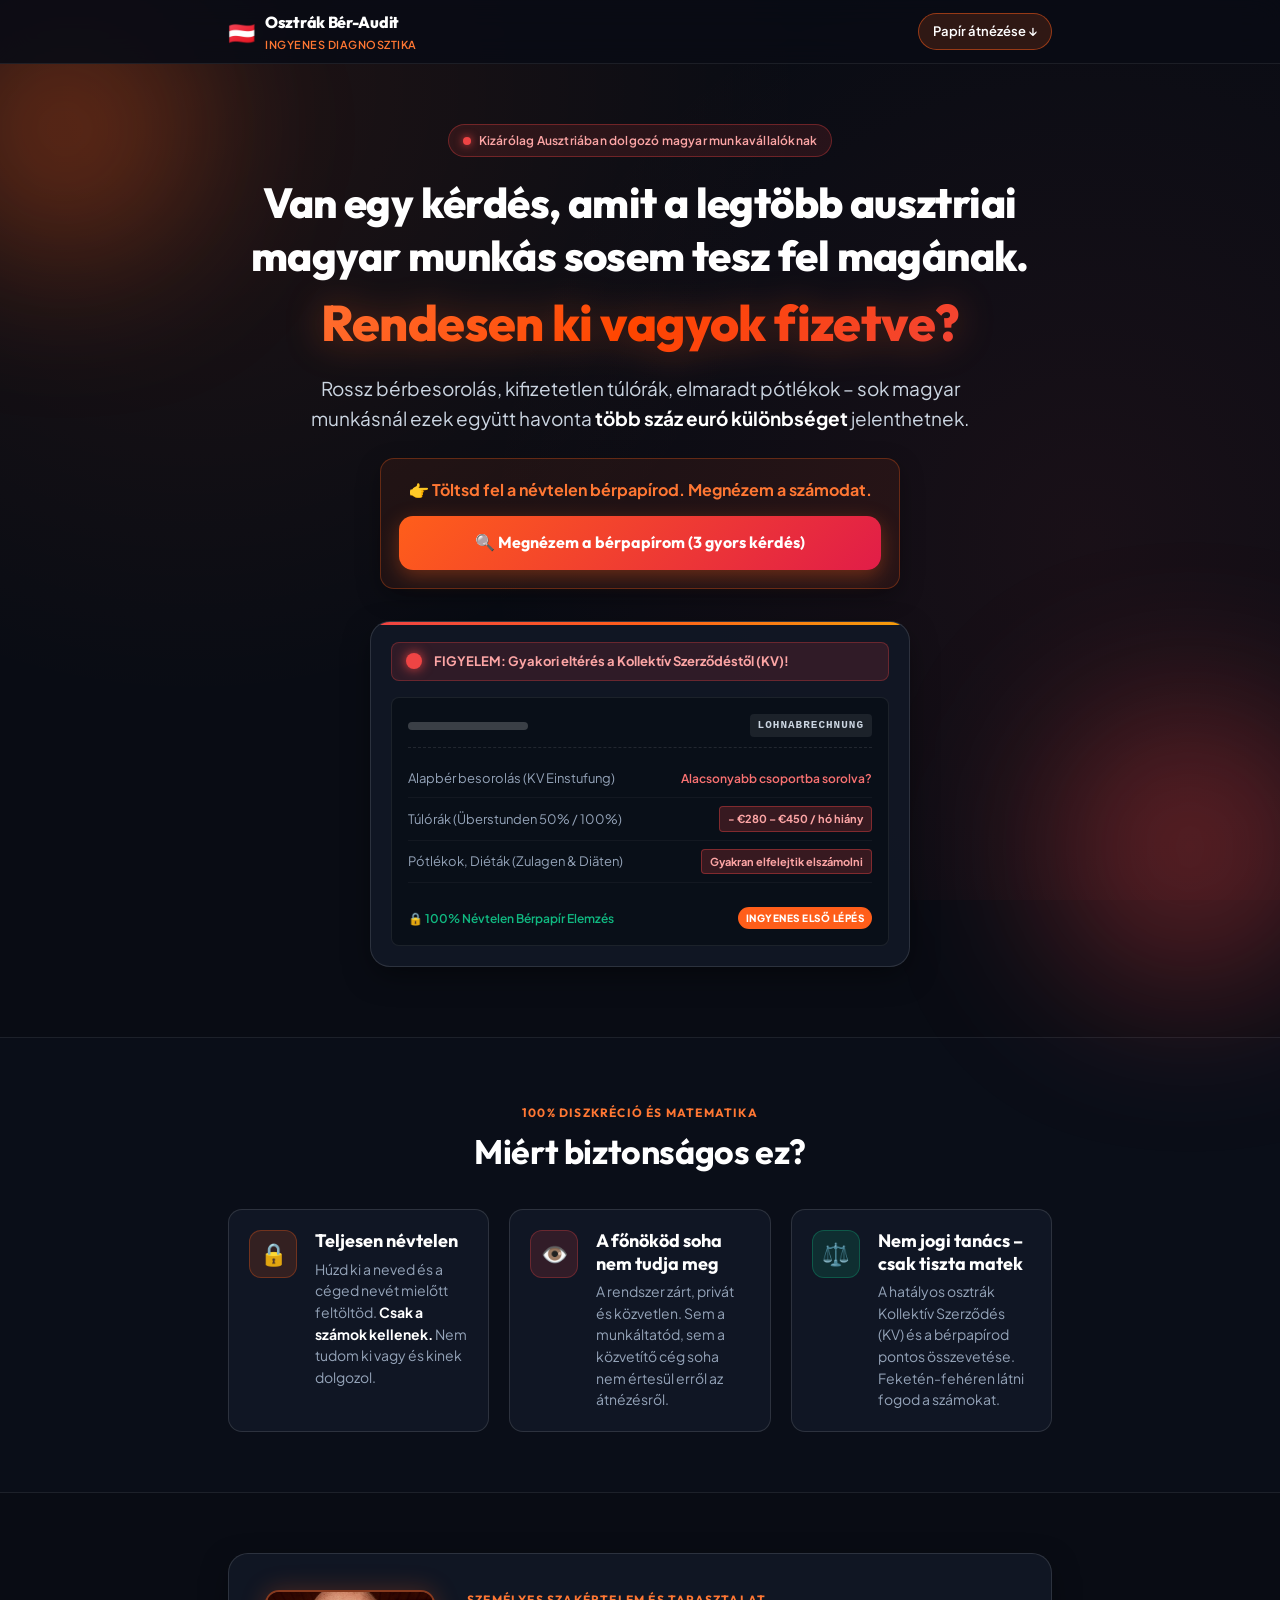
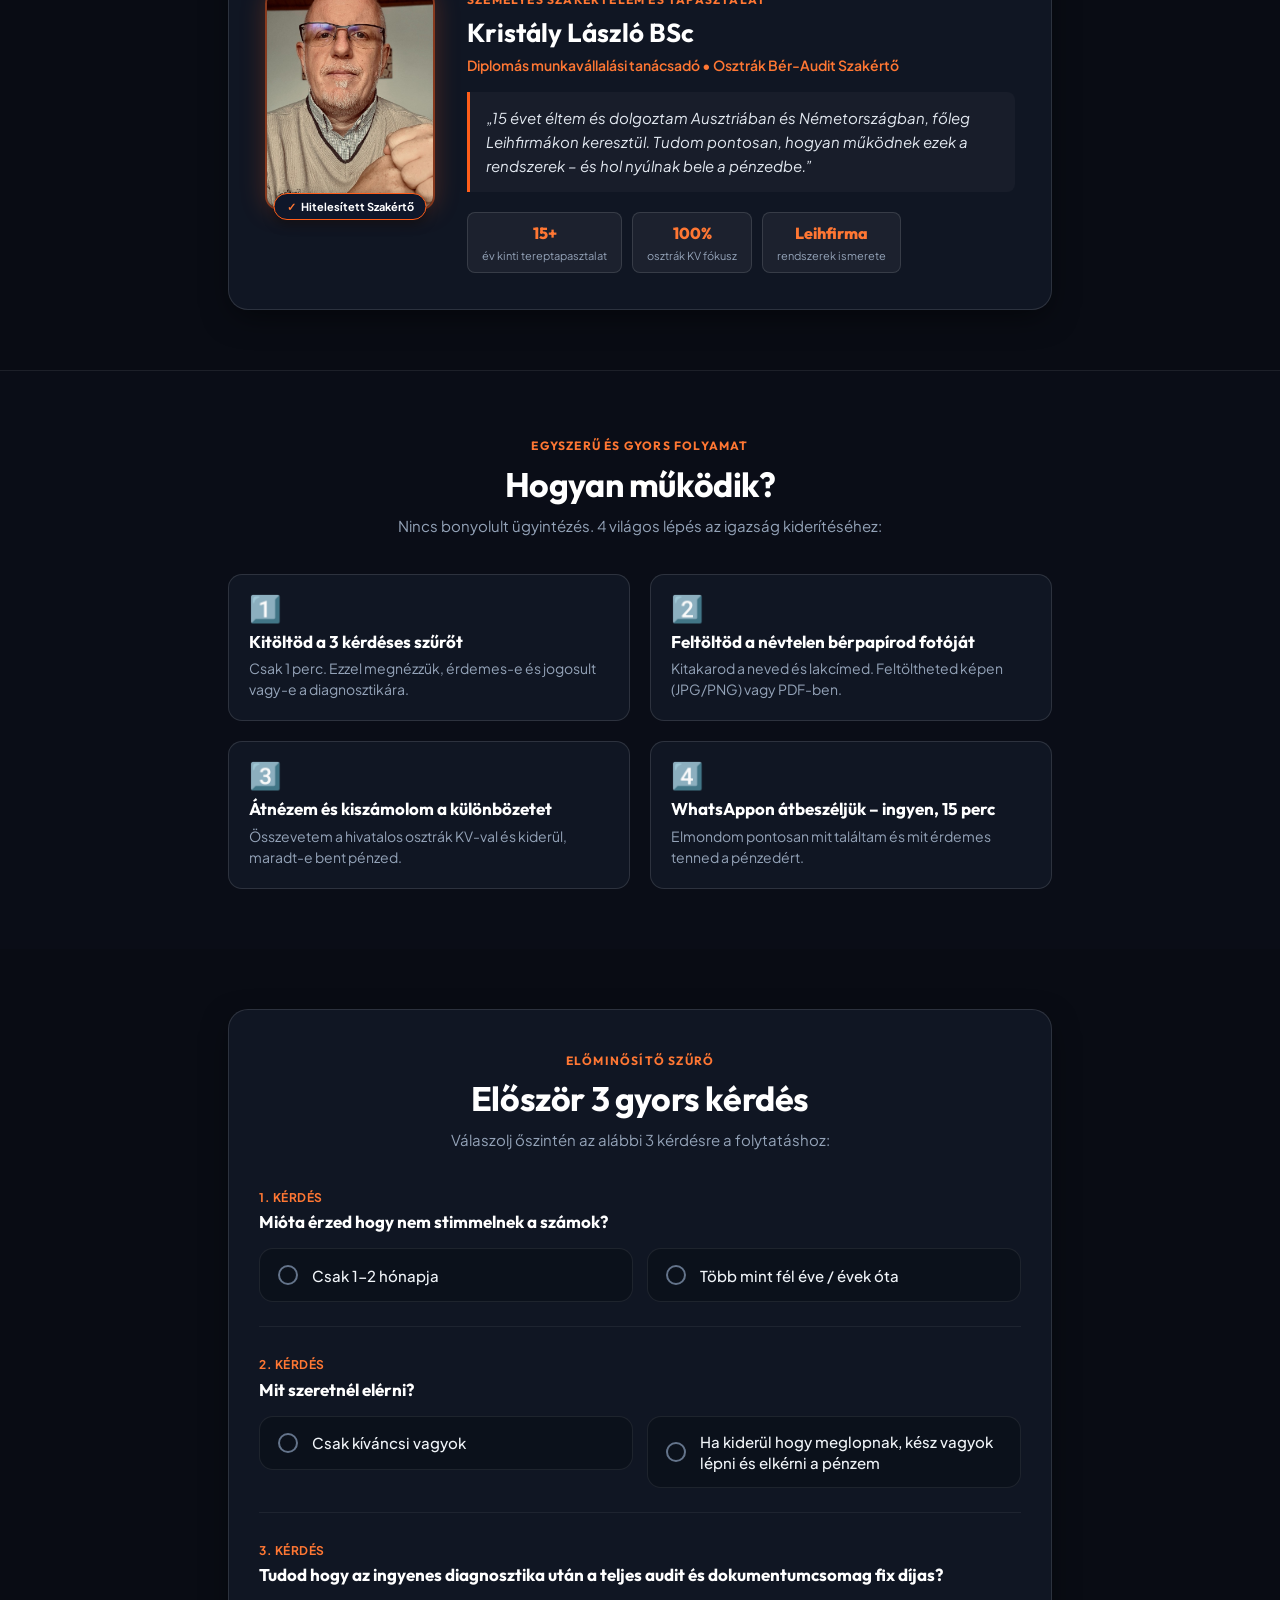
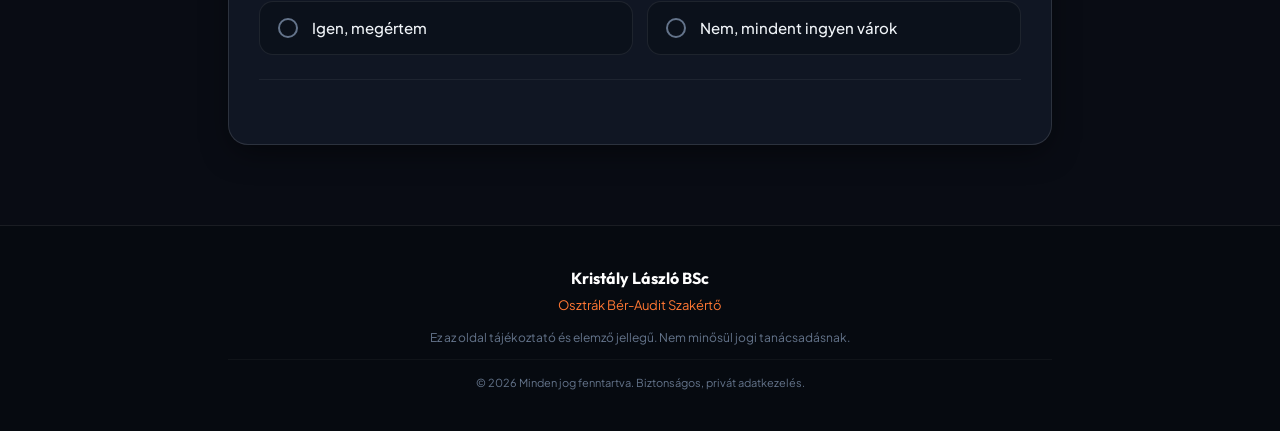
==== ber-audit-landing/index.html @ caffbbe0 "Add files via upload" ====
<!DOCTYPE html>
<html lang="hu">
<head>
  <meta charset="UTF-8">
  <meta name="viewport" content="width=device-width, initial-scale=1.0, maximum-scale=5.0">
  <title>Osztrák Bér-Audit – Ingyenes Diagnosztika | Kristály László BSc</title>
  
  <!-- SEO & Open Graph Meta Tags -->
  <meta name="description" content="Van egy kérdés amit a legtöbb ausztriai magyar munkás sosem tesz fel magának: Rendesen ki vagyok fizetve? Töltsd fel a névtelen bérpapírod. Megnézem a számodat.">
  <meta property="og:title" content="Osztrák Bér-Audit – Ingyenes Diagnosztika">
  <meta property="og:description" content="Rossz bérbesorolás, kifizetetlen túlórák, elmaradt pótlékok? Töltsd fel a névtelen bérpapírod és kiderítjük!">
  <meta property="og:image" content="assets/laszlo.jpg">
  <meta property="og:type" content="website">
  
  <!-- Fonts -->
  <link rel="preconnect" href="https://fonts.googleapis.com">
  <link rel="preconnect" href="https://fonts.gstatic.com" crossorigin>
  <link href="https://fonts.googleapis.com/css2?family=Outfit:wght@400;500;600;700;800;900&family=Plus+Jakarta+Sans:wght@400;500;600;700&display=swap" rel="stylesheet">
  
  <link rel="stylesheet" href="style.css">
</head>
<body>

  <!-- Top Sticky Navigation Bar -->
  <header class="top-nav">
    <div class="nav-container">
      <div class="brand">
        <span class="flag-icon" aria-hidden="true">🇦🇹</span>
        <div class="brand-text">
          <span class="brand-title">Osztrák Bér-Audit</span>
          <span class="brand-badge">Ingyenes Diagnosztika</span>
        </div>
      </div>
      <a href="#szuro-blokk" class="nav-cta-pill">Papír átnézése ↓</a>
    </div>
  </header>

  <main>
    <!-- BLOKK 1 – Hero -->
    <section class="hero-section" id="hero">
      <div class="glow-orb glow-top-left" aria-hidden="true"></div>
      <div class="glow-orb glow-bottom-right" aria-hidden="true"></div>
      
      <div class="container hero-container">
        <div class="hero-badge">
          <span class="pulse-dot"></span>
          <span>Kizárólag Ausztriában dolgozó magyar munkavállalóknak</span>
        </div>

        <h1 class="hero-title">
          Van egy kérdés, amit a legtöbb ausztriai magyar munkás sosem tesz fel magának.
          <span class="highlight-orange-red">Rendesen ki vagyok fizetve?</span>
        </h1>

        <p class="hero-lead">
          Rossz bérbesorolás, kifizetetlen túlórák, elmaradt pótlékok – sok magyar munkásnál ezek együtt havonta <strong>több száz euró különbséget</strong> jelenthetnek.
        </p>

        <div class="hero-action-box">
          <p class="action-highlight">
            👉 <strong>Töltsd fel a névtelen bérpapírod. Megnézem a számodat.</strong>
          </p>
          <a href="#szuro-blokk" class="btn btn-primary btn-hero">
            <span>🔍 Megnézem a bérpapírom (3 gyors kérdés)</span>
          </a>
        </div>

        <!-- Hero Graphic: Piros lámpa / Bérpapír illusztráció -->
        <div class="hero-illustration-card">
          <div class="warning-light-indicator">
            <span class="traffic-light red-glow"></span>
            <span class="warning-label">FIGYELEM: Gyakori eltérés a Kollektív Szerződéstől (KV)!</span>
          </div>

          <div class="payslip-visual">
            <div class="payslip-header-fake">
              <div class="fake-bar fake-bar-short"></div>
              <div class="fake-stamp">LOHNABRECHNUNG</div>
            </div>
            
            <div class="payslip-row-fake">
              <span class="fake-text">Alapbér besorolás (KV Einstufung)</span>
              <span class="fake-diff negative-text">Alacsonyabb csoportba sorolva?</span>
            </div>
            <div class="payslip-row-fake">
              <span class="fake-text">Túlórák (Überstunden 50% / 100%)</span>
              <span class="fake-diff alert-badge">- €280 – €450 / hó hiány</span>
            </div>
            <div class="payslip-row-fake">
              <span class="fake-text">Pótlékok, Diéták (Zulagen & Diäten)</span>
              <span class="fake-diff alert-badge">Gyakran elfelejtik elszámolni</span>
            </div>
            <div class="payslip-footer-fake">
              <span class="audit-status">🔒 100% Névtelen Bérpapír Elemzés</span>
              <span class="free-tag">INGYENES ELSŐ LÉPÉS</span>
            </div>
          </div>
        </div>
      </div>
    </section>

    <!-- BLOKK 2 – Bizalomépítés -->
    <section class="trust-section" id="bizalom">
      <div class="container">
        <div class="section-heading text-center">
          <span class="sub-label">100% DISZKRÉCIÓ ÉS MATEMATIKA</span>
          <h2 class="section-title">Miért biztonságos ez?</h2>
        </div>

        <div class="trust-grid">
          <!-- Sor 1 -->
          <div class="trust-card">
            <div class="trust-icon-wrap lock-icon">
              <span class="trust-icon">🔒</span>
            </div>
            <div class="trust-content">
              <h3>Teljesen névtelen</h3>
              <p>Húzd ki a neved és a céged nevét mielőtt feltöltöd. <strong>Csak a számok kellenek.</strong> Nem tudom ki vagy és kinek dolgozol.</p>
            </div>
          </div>

          <!-- Sor 2 -->
          <div class="trust-card">
            <div class="trust-icon-wrap eye-icon">
              <span class="trust-icon">👁️</span>
            </div>
            <div class="trust-content">
              <h3>A főnököd soha nem tudja meg</h3>
              <p>A rendszer zárt, privát és közvetlen. Sem a munkáltatód, sem a közvetítő cég soha nem értesül erről az átnézésről.</p>
            </div>
          </div>

          <!-- Sor 3 -->
          <div class="trust-card">
            <div class="trust-icon-wrap scale-icon">
              <span class="trust-icon">⚖️</span>
            </div>
            <div class="trust-content">
              <h3>Nem jogi tanács – csak tiszta matek</h3>
              <p>A hatályos osztrák Kollektív Szerződés (KV) és a bérpapírod pontos összevetése. Feketén-fehéren látni fogod a számokat.</p>
            </div>
          </div>
        </div>
      </div>
    </section>

    <!-- BLOKK 3 – Ki vagyok -->
    <section class="about-section" id="ki-vagyok">
      <div class="container">
        <div class="about-card">
          <div class="about-photo-column">
            <div class="photo-wrapper">
              <img src="assets/laszlo.jpg" alt="Kristály László BSc osztrák bér-audit szakértő" class="profile-photo" loading="lazy">
              <div class="photo-badge">
                <span class="verified-icon">✓</span>
                <span>Hitelesített Szakértő</span>
              </div>
            </div>
          </div>

          <div class="about-text-column">
            <span class="sub-label">SZEMÉLYES SZAKÉRTELEM ÉS TAPASZTALAT</span>
            <h2 class="about-name">Kristály László BSc</h2>
            <p class="about-title-tag">Diplomás munkavállalási tanácsadó • Osztrák Bér-Audit Szakértő</p>

            <blockquote class="about-quote">
              „15 évet éltem és dolgoztam Ausztriában és Németországban, főleg Leihfirmákon keresztül. Tudom pontosan, hogyan működnek ezek a rendszerek – és hol nyúlnak bele a pénzedbe.”
            </blockquote>

            <div class="about-highlights">
              <div class="highlight-chip">
                <span class="chip-num">15+</span>
                <span class="chip-desc">év kinti tereptapasztalat</span>
              </div>
              <div class="highlight-chip">
                <span class="chip-num">100%</span>
                <span class="chip-desc">osztrák KV fókusz</span>
              </div>
              <div class="highlight-chip">
                <span class="chip-num">Leihfirma</span>
                <span class="chip-desc">rendszerek ismerete</span>
              </div>
            </div>
          </div>
        </div>
      </div>
    </section>

    <!-- BLOKK 4 – Hogyan működik -->
    <section class="how-it-works-section" id="hogyan-mukodik">
      <div class="container">
        <div class="section-heading text-center">
          <span class="sub-label">EGYSZERŰ ÉS GYORS FOLYAMAT</span>
          <h2 class="section-title">Hogyan működik?</h2>
          <p class="section-subtitle">Nincs bonyolult ügyintézés. 4 világos lépés az igazság kiderítéséhez:</p>
        </div>

        <div class="steps-grid">
          <div class="step-card">
            <div class="step-badge">1️⃣</div>
            <h3 class="step-title">Kitöltöd a 3 kérdéses szűrőt</h3>
            <p class="step-desc">Csak 1 perc. Ezzel megnézzük, érdemes-e és jogosult vagy-e a diagnosztikára.</p>
          </div>

          <div class="step-card">
            <div class="step-badge">2️⃣</div>
            <h3 class="step-title">Feltöltöd a névtelen bérpapírod fotóját</h3>
            <p class="step-desc">Kitakarod a neved és lakcímed. Feltöltheted képen (JPG/PNG) vagy PDF-ben.</p>
          </div>

          <div class="step-card">
            <div class="step-badge">3️⃣</div>
            <h3 class="step-title">Átnézem és kiszámolom a különbözetet</h3>
            <p class="step-desc">Összevetem a hivatalos osztrák KV-val és kiderül, maradt-e bent pénzed.</p>
          </div>

          <div class="step-card">
            <div class="step-badge">4️⃣</div>
            <h3 class="step-title">WhatsAppon átbeszéljük – ingyen, 15 perc</h3>
            <p class="step-desc">Elmondom pontosan mit találtam és mit érdemes tenned a pénzedért.</p>
          </div>
        </div>
      </div>
    </section>

    <!-- BLOKK 5 – Szűrőkérdések -->
    <section class="filter-section" id="szuro-blokk">
      <div class="container">
        <div class="filter-box-card">
          <div class="section-heading text-center">
            <span class="sub-label">ELŐMINŐSÍTŐ SZŰRŐ</span>
            <h2 class="section-title">Először 3 gyors kérdés</h2>
            <p class="section-subtitle">Válaszolj őszintén az alábbi 3 kérdésre a folytatáshoz:</p>
          </div>

          <form id="auditForm" novalidate>
            <!-- 1. KÉRDÉS -->
            <div class="question-group" data-q="1">
              <label class="question-label">
                <span class="q-number">1. kérdés</span>
                <span class="q-text">Mióta érzed hogy nem stimmelnek a számok?</span>
              </label>
              
              <div class="options-grid">
                <label class="option-card">
                  <input type="radio" name="q1" value="Csak 1-2 hónapja" required>
                  <div class="option-content">
                    <span class="option-indicator"></span>
                    <span class="option-title">Csak 1-2 hónapja</span>
                  </div>
                </label>

                <label class="option-card">
                  <input type="radio" name="q1" value="Több mint fél éve / évek óta" required>
                  <div class="option-content">
                    <span class="option-indicator"></span>
                    <span class="option-title">Több mint fél éve / évek óta</span>
                  </div>
                </label>
              </div>
            </div>

            <!-- 2. KÉRDÉS -->
            <div class="question-group" data-q="2">
              <label class="question-label">
                <span class="q-number">2. kérdés</span>
                <span class="q-text">Mit szeretnél elérni?</span>
              </label>
              
              <div class="options-grid">
                <label class="option-card">
                  <input type="radio" name="q2" value="Csak kíváncsi vagyok" required>
                  <div class="option-content">
                    <span class="option-indicator"></span>
                    <span class="option-title">Csak kíváncsi vagyok</span>
                  </div>
                </label>

                <label class="option-card">
                  <input type="radio" name="q2" value="Ha kiderül hogy meglopnak, kész vagyok lépni és elkérni a pénzem" required>
                  <div class="option-content">
                    <span class="option-indicator"></span>
                    <span class="option-title">Ha kiderül hogy meglopnak, kész vagyok lépni és elkérni a pénzem</span>
                  </div>
                </label>
              </div>
            </div>

            <!-- 3. KÉRDÉS -->
            <div class="question-group" data-q="3">
              <label class="question-label">
                <span class="q-number">3. kérdés</span>
                <span class="q-text">Tudod hogy az ingyenes diagnosztika után a teljes audit és dokumentumcsomag fix díjas?</span>
              </label>
              
              <div class="options-grid">
                <label class="option-card">
                  <input type="radio" name="q3" value="Igen, megértem" required>
                  <div class="option-content">
                    <span class="option-indicator"></span>
                    <span class="option-title">Igen, megértem</span>
                  </div>
                </label>

                <label class="option-card">
                  <input type="radio" name="q3" value="Nem, mindent ingyen várok" required>
                  <div class="option-content">
                    <span class="option-indicator"></span>
                    <span class="option-title">Nem, mindent ingyen várok</span>
                  </div>
                </label>
              </div>
            </div>

            <!-- KIZÁRÁS ÜZENET (Gating Logic: Ha kíváncsi vagy ingyen várja) -->
            <div id="disqualifiedBox" class="status-box disqualified-box" style="display: none;">
              <div class="status-box-header">
                <span class="status-box-icon">🛑</span>
                <h4>Jelentkezés lezárva</h4>
              </div>
              <p class="status-box-message">
                „Köszönöm a jelentkezést. Ha meggondolod magad és komolyan lépni akarsz, visszavárunk.”
              </p>
              <button type="button" id="btnResetFilter" class="btn btn-secondary-sm">
                ↺ Válaszaim átgondolása és módosítása
              </button>
            </div>

            <!-- SIKERES SZŰRŐ ÜZENET -->
            <div id="qualifiedBox" class="status-box qualified-box" style="display: none;">
              <div class="status-box-header">
                <span class="status-box-icon">✓</span>
                <h4>Köszönöm a válaszaidat! Megfeleltél a feltételeknek.</h4>
              </div>
              <p class="status-box-message">
                Készítsd elő a bérpapírod, és töltsd fel az alábbi űrlapon.
              </p>
            </div>

            <!-- BLOKK 6 – Dokumentum feltöltés -->
            <div id="uploadBlock" class="upload-block-container" style="display: none;">
              <div class="upload-divider">
                <span>Következő lépés: Dokumentum és elérhetőség</span>
              </div>

              <div class="upload-inner-card">
                <div class="upload-header">
                  <span class="upload-step-tag">2. LÉPÉS</span>
                  <h3 class="upload-title">Töltsd fel a névtelen bérpapírod</h3>
                </div>

                <!-- Anonimitási figyelmeztetés -->
                <div class="anonymity-alert">
                  <span class="alert-symbol">⚠️</span>
                  <div class="alert-text">
                    <strong>Biztonsági utasítás a feltöltés előtt:</strong>
                    <p>Előtte húzd ki vagy feketítsd be: a <strong>neved, lakcímed, céged nevét</strong>. Csak a számok, órák és sorok maradjanak láthatók.</p>
                  </div>
                </div>

                <!-- Drag & Drop / File Input Dropzone -->
                <div class="file-dropzone" id="fileDropzone">
                  <input type="file" id="payslipFile" accept=".pdf,image/jpeg,image/png,image/webp,image/jpg" class="file-input-hidden" required>
                  
                  <div class="dropzone-idle" id="dropzoneIdle">
                    <div class="dropzone-icon">📄</div>
                    <p class="dropzone-main-text">
                      <strong>Kattints ide a bérpapír kiválasztásához</strong><br>
                      vagy húzd ide a fájlt mobilon/gépen
                    </p>
                    <span class="dropzone-hint">Támogatott: Kép (JPG, PNG, WebP) vagy PDF • Max. 10 MB</span>
                  </div>

                  <div class="dropzone-active-file" id="dropzoneActiveFile" style="display: none;">
                    <div class="file-info-row">
                      <span class="file-type-icon" id="fileTypeIcon">📎</span>
                      <div class="file-text-meta">
                        <span class="file-name" id="fileName">fajl_neve.pdf</span>
                        <span class="file-size" id="fileSize">2.4 MB</span>
                      </div>
                      <button type="button" id="btnRemoveFile" class="btn-remove-file" title="Fájl törlése">✕</button>
                    </div>
                  </div>
                </div>

                <div id="fileError" class="field-error" style="display: none;"></div>

                <!-- Opcionális szöveges mező -->
                <div class="form-group">
                  <label for="userSuspicions" class="form-label">
                    Írd le röviden mi a gyanúd – mi nem stimmel szerinted? <span class="optional-tag">(Opcionális)</span>
                  </label>
                  <textarea id="userSuspicions" rows="3" class="form-textarea" placeholder="Pl.: Szerintem a túlóráimat nem a megfelelő szorzóval számolták, vagy a Leihfirma kevesebb diétát számolt el..."></textarea>
                </div>

                <!-- Kötelező WhatsApp mező -->
                <div class="form-group">
                  <label for="whatsappNumber" class="form-label">
                    WhatsApp telefonszámod <span class="required-star">* (Kötelező)</span>
                  </label>
                  <div class="phone-input-wrapper">
                    <span class="phone-input-icon">📱</span>
                    <input type="tel" id="whatsappNumber" class="form-input" placeholder="+43 676 1234567 vagy +36 30 123 4567" required autocomplete="tel">
                  </div>
                  <p class="field-hint">Erre a számra küldöm az eredményt és a 15 perces ingyenes WhatsApp konzultációt.</p>
                  <div id="phoneError" class="field-error" style="display: none;"></div>
                </div>

                <!-- BLOKK 7 – CTA gomb -->
                <div class="cta-action-area">
                  <button type="submit" id="btnSubmitAudit" class="btn btn-cta btn-submit">
                    <span class="btn-spinner" id="btnSpinner" style="display: none;"></span>
                    <span class="btn-text" id="btnText">🔍 Beküldöm – Átnézed!</span>
                  </button>
                  <p class="cta-microcopy">
                    Az első lépés ingyenes. 48 órán belül visszaírok WhatsAppon.
                  </p>
                </div>
              </div>
            </div>
          </form>
        </div>
      </div>
    </section>
  </main>

  <!-- BLOKK 8 – Lábléc -->
  <footer class="site-footer">
    <div class="container footer-container">
      <div class="footer-brand">
        <span class="footer-brand-title">Kristály László BSc</span>
        <span class="footer-brand-sub">Osztrák Bér-Audit Szakértő</span>
      </div>
      <p class="footer-disclaimer">
        Ez az oldal tájékoztató és elemző jellegű. Nem minősül jogi tanácsadásnak.
      </p>
      <div class="footer-bottom-line">
        <span>© 2026 Minden jog fenntartva. Biztonságos, privát adatkezelés.</span>
      </div>
    </div>
  </footer>

  <!-- SIKERES BEKÜLDÉS FELUGRÓ ABLAK (MODAL) -->
  <div id="successModal" class="modal-overlay" style="display: none;">
    <div class="modal-card">
      <div class="modal-icon-wrap">
        <span class="modal-checkmark">✓</span>
      </div>
      <h3 class="modal-title">Sikeres beküldés!</h3>
      <p class="modal-message">
        „Köszönöm! 48 órán belül visszaírok WhatsAppon. Készítsd elő a számodat.”
      </p>
      <div class="modal-meta">
        <span class="modal-badge">WhatsApp konzultáció rögzítve</span>
      </div>
      <button type="button" id="btnCloseModal" class="btn btn-primary btn-modal-close">
        Rendben, értem!
      </button>
    </div>
  </div>

  <script src="app.js"></script>
</body>
</html>
---- ber-audit-landing/style.css ----
/* ==========================================================================
   OSZTRÁK BÉR-AUDIT – INGYENES DIAGNOSZTIKA
   Design: Modern Sötét Téma (Dark Mode), Narancssárga / Vörös Neon Akcentusok
   Mobil-Első Reszponzív Stíluslap
   ========================================================================== */

:root {
  /* Színpaletta */
  --bg-main: #090c14;
  --bg-card: rgba(18, 24, 38, 0.88);
  --bg-card-subtle: rgba(255, 255, 255, 0.03);
  --bg-card-hover: rgba(26, 35, 54, 0.95);
  --bg-input: rgba(12, 17, 28, 0.95);

  --accent-orange: #ff5e1a;
  --accent-orange-bright: #ff7733;
  --accent-orange-glow: rgba(255, 94, 26, 0.35);
  --accent-red: #ef4444;
  --accent-red-glow: rgba(239, 68, 68, 0.35);
  --gradient-cta: linear-gradient(135deg, #ff5e1a 0%, #e11d48 100%);
  --gradient-cta-hover: linear-gradient(135deg, #ff7733 0%, #f43f5e 100%);

  --accent-green: #10b981;
  --accent-green-glow: rgba(16, 185, 129, 0.3);
  --accent-amber: #f59e0b;

  --text-white: #ffffff;
  --text-main: #f1f5f9;
  --text-muted: #94a3b8;
  --text-dim: #64748b;

  --border-subtle: rgba(255, 255, 255, 0.08);
  --border-card: rgba(255, 255, 255, 0.12);
  --border-orange: rgba(255, 94, 26, 0.5);
  --border-red: rgba(239, 68, 68, 0.5);

  --radius-sm: 8px;
  --radius-md: 14px;
  --radius-lg: 20px;
  --radius-full: 9999px;

  --font-heading: 'Outfit', -apple-system, BlinkMacSystemFont, 'Segoe UI', Roboto, sans-serif;
  --font-body: 'Plus Jakarta Sans', -apple-system, BlinkMacSystemFont, 'Segoe UI', Roboto, sans-serif;

  --shadow-card: 0 10px 30px -5px rgba(0, 0, 0, 0.5);
  --shadow-glow: 0 0 25px var(--accent-orange-glow);
}

/* Alap reset */
*, *::before, *::after {
  box-sizing: border-box;
  margin: 0;
  padding: 0;
  -webkit-tap-highlight-color: transparent;
}

html {
  scroll-behavior: smooth;
  font-size: 16px;
}

body {
  font-family: var(--font-body);
  background-color: var(--bg-main);
  color: var(--text-main);
  line-height: 1.6;
  background-image: 
    radial-gradient(circle at 15% 10%, rgba(255, 94, 26, 0.09) 0%, transparent 45%),
    radial-gradient(circle at 85% 60%, rgba(239, 68, 68, 0.07) 0%, transparent 50%);
  background-attachment: fixed;
  min-height: 100vh;
  overflow-x: hidden;
}

/* Tipográfia */
h1, h2, h3, h4 {
  font-family: var(--font-heading);
  color: var(--text-white);
  font-weight: 700;
  line-height: 1.25;
}

p {
  color: var(--text-muted);
}

a {
  color: inherit;
  text-decoration: none;
}

.container {
  width: 100%;
  max-width: 860px;
  margin: 0 auto;
  padding: 0 18px;
}

/* Fényeffektek háttérben */
.glow-orb {
  position: absolute;
  border-radius: 50%;
  filter: blur(80px);
  pointer-events: none;
  z-index: 0;
}

.glow-top-left {
  top: -60px;
  left: -60px;
  width: 250px;
  height: 250px;
  background: var(--accent-orange-glow);
}

.glow-bottom-right {
  bottom: 50px;
  right: -50px;
  width: 280px;
  height: 280px;
  background: var(--accent-red-glow);
}

/* ==========================================================================
   TOP LEBEGŐ NAVIGÁCIÓ
   ========================================================================== */
.top-nav {
  position: sticky;
  top: 0;
  z-index: 90;
  background: rgba(9, 12, 20, 0.9);
  backdrop-filter: blur(14px);
  -webkit-backdrop-filter: blur(14px);
  border-bottom: 1px solid var(--border-subtle);
  padding: 10px 0;
}

.nav-container {
  display: flex;
  justify-content: space-between;
  align-items: center;
  max-width: 860px;
  margin: 0 auto;
  padding: 0 18px;
}

.brand {
  display: flex;
  align-items: center;
  gap: 10px;
}

.flag-icon {
  font-size: 22px;
  line-height: 1;
}

.brand-text {
  display: flex;
  flex-direction: column;
}

.brand-title {
  font-family: var(--font-heading);
  font-size: 16px;
  font-weight: 800;
  color: var(--text-white);
  letter-spacing: -0.3px;
}

.brand-badge {
  font-size: 11px;
  font-weight: 600;
  color: var(--accent-orange-bright);
  text-transform: uppercase;
  letter-spacing: 0.5px;
}

.nav-cta-pill {
  font-size: 13px;
  font-weight: 600;
  color: var(--text-white);
  background: rgba(255, 94, 26, 0.16);
  border: 1px solid var(--border-orange);
  padding: 7px 14px;
  border-radius: var(--radius-full);
  transition: all 0.2s ease;
  white-space: nowrap;
}

.nav-cta-pill:hover {
  background: var(--accent-orange);
  color: #fff;
  box-shadow: 0 0 15px var(--accent-orange-glow);
}

/* ==========================================================================
   BLOKK 1 – HERO
   ========================================================================== */
.hero-section {
  position: relative;
  padding: 40px 0 50px 0;
}

.hero-container {
  display: flex;
  flex-direction: column;
  align-items: center;
  text-align: center;
  position: relative;
  z-index: 1;
}

.hero-badge {
  display: inline-flex;
  align-items: center;
  gap: 8px;
  background: rgba(239, 68, 68, 0.12);
  border: 1px solid rgba(239, 68, 68, 0.35);
  color: #fca5a5;
  padding: 6px 14px;
  border-radius: var(--radius-full);
  font-size: 12px;
  font-weight: 600;
  margin-bottom: 20px;
  letter-spacing: 0.2px;
}

.pulse-dot {
  width: 8px;
  height: 8px;
  border-radius: 50%;
  background-color: var(--accent-red);
  box-shadow: 0 0 8px var(--accent-red);
  animation: pulse-animation 1.8s infinite;
}

@keyframes pulse-animation {
  0% { transform: scale(0.95); opacity: 0.7; }
  50% { transform: scale(1.3); opacity: 1; }
  100% { transform: scale(0.95); opacity: 0.7; }
}

.hero-title {
  font-size: clamp(26px, 5.5vw, 42px);
  font-weight: 800;
  line-height: 1.25;
  margin-bottom: 18px;
  letter-spacing: -0.6px;
}

.highlight-orange-red {
  display: block;
  margin-top: 10px;
  font-size: clamp(30px, 7vw, 50px);
  background: linear-gradient(135deg, #ff7a3d 0%, #ff4500 50%, #ef4444 100%);
  -webkit-background-clip: text;
  -webkit-text-fill-color: transparent;
  filter: drop-shadow(0 2px 18px rgba(255, 94, 26, 0.35));
}

.hero-lead {
  font-size: clamp(16px, 3.8vw, 19px);
  line-height: 1.6;
  max-width: 680px;
  margin: 0 auto 24px auto;
  color: #cbd5e1;
}

.hero-lead strong {
  color: #fff;
  font-weight: 700;
}

.hero-action-box {
  width: 100%;
  max-width: 520px;
  background: rgba(255, 94, 26, 0.08);
  border: 1px solid rgba(255, 94, 26, 0.3);
  border-radius: var(--radius-md);
  padding: 18px;
  margin-bottom: 32px;
  box-shadow: 0 8px 24px rgba(0, 0, 0, 0.3);
}

.action-highlight {
  font-size: 16px;
  color: var(--text-white);
  margin-bottom: 14px;
}

.action-highlight strong {
  color: var(--accent-orange-bright);
}

/* Gombok */
.btn {
  display: inline-flex;
  align-items: center;
  justify-content: center;
  gap: 10px;
  font-family: var(--font-heading);
  font-size: 16px;
  font-weight: 700;
  padding: 14px 24px;
  border-radius: var(--radius-md);
  border: none;
  cursor: pointer;
  transition: all 0.25s cubic-bezier(0.4, 0, 0.2, 1);
  text-decoration: none;
  min-height: 52px;
  width: 100%;
  text-align: center;
}

.btn-primary {
  background: var(--gradient-cta);
  color: #fff;
  box-shadow: 0 6px 20px var(--accent-orange-glow);
}

.btn-primary:hover {
  background: var(--gradient-cta-hover);
  transform: translateY(-2px);
  box-shadow: 0 10px 25px rgba(255, 94, 26, 0.5);
}

.btn-primary:active {
  transform: translateY(0);
}

.btn-cta {
  background: var(--gradient-cta);
  color: #fff;
  font-size: 18px;
  font-weight: 800;
  padding: 18px 28px;
  border-radius: var(--radius-md);
  box-shadow: 0 8px 30px var(--accent-orange-glow);
  letter-spacing: -0.2px;
}

.btn-cta:hover {
  background: var(--gradient-cta-hover);
  transform: translateY(-3px);
  box-shadow: 0 12px 35px rgba(255, 94, 26, 0.6);
}

.btn-secondary-sm {
  background: rgba(255, 255, 255, 0.08);
  color: var(--text-white);
  border: 1px solid var(--border-card);
  padding: 10px 18px;
  font-size: 14px;
  font-weight: 600;
  border-radius: var(--radius-sm);
  margin-top: 14px;
  width: auto;
}

.btn-secondary-sm:hover {
  background: rgba(255, 255, 255, 0.15);
}

/* Hero Piros Lámpa & Bérpapír Szimuláció Illusztráció */
.hero-illustration-card {
  width: 100%;
  max-width: 540px;
  background: var(--bg-card);
  border: 1px solid var(--border-card);
  border-radius: var(--radius-lg);
  padding: 20px;
  box-shadow: var(--shadow-card);
  text-align: left;
  position: relative;
  overflow: hidden;
}

.hero-illustration-card::before {
  content: '';
  position: absolute;
  top: 0;
  left: 0;
  right: 0;
  height: 3px;
  background: linear-gradient(90deg, var(--accent-red), var(--accent-orange), var(--accent-amber));
}

.warning-light-indicator {
  display: flex;
  align-items: center;
  gap: 12px;
  background: rgba(239, 68, 68, 0.14);
  border: 1px solid rgba(239, 68, 68, 0.3);
  padding: 10px 14px;
  border-radius: var(--radius-sm);
  margin-bottom: 16px;
}

.traffic-light {
  width: 16px;
  height: 16px;
  border-radius: 50%;
  background: #ef4444;
  box-shadow: 0 0 12px #ef4444;
  flex-shrink: 0;
  animation: pulse-animation 1.5s infinite;
}

.warning-label {
  font-size: 13px;
  font-weight: 700;
  color: #fca5a5;
  line-height: 1.3;
}

.payslip-visual {
  background: rgba(10, 15, 25, 0.95);
  border: 1px solid var(--border-subtle);
  border-radius: var(--radius-sm);
  padding: 16px;
}

.payslip-header-fake {
  display: flex;
  justify-content: space-between;
  align-items: center;
  border-bottom: 1px dashed rgba(255, 255, 255, 0.1);
  padding-bottom: 10px;
  margin-bottom: 12px;
}

.fake-bar-short {
  width: 120px;
  height: 8px;
  background: rgba(255, 255, 255, 0.2);
  border-radius: 4px;
}

.fake-stamp {
  font-family: monospace;
  font-size: 11px;
  font-weight: 700;
  color: #cbd5e1;
  background: rgba(255, 255, 255, 0.08);
  padding: 3px 8px;
  border-radius: 4px;
  letter-spacing: 1px;
}

.payslip-row-fake {
  display: flex;
  justify-content: space-between;
  align-items: center;
  gap: 10px;
  padding: 8px 0;
  border-bottom: 1px solid rgba(255, 255, 255, 0.04);
  font-size: 13px;
}

.fake-text {
  color: var(--text-muted);
}

.negative-text {
  color: #f87171;
  font-weight: 600;
  font-size: 12px;
}

.alert-badge {
  background: rgba(239, 68, 68, 0.2);
  color: #fca5a5;
  border: 1px solid rgba(239, 68, 68, 0.4);
  font-weight: 700;
  font-size: 11px;
  padding: 3px 8px;
  border-radius: 4px;
  white-space: nowrap;
}

.payslip-footer-fake {
  display: flex;
  justify-content: space-between;
  align-items: center;
  margin-top: 14px;
  padding-top: 10px;
  font-size: 12px;
}

.audit-status {
  color: #10b981;
  font-weight: 600;
}

.free-tag {
  background: var(--accent-orange);
  color: #fff;
  font-weight: 800;
  font-size: 10px;
  padding: 3px 8px;
  border-radius: var(--radius-full);
  letter-spacing: 0.5px;
}

/* ==========================================================================
   BLOKK 2 – BIZALOMÉPÍTÉS
   ========================================================================== */
.trust-section {
  padding: 60px 0;
  border-top: 1px solid var(--border-subtle);
  border-bottom: 1px solid var(--border-subtle);
  background: rgba(14, 19, 32, 0.4);
}

.section-heading {
  margin-bottom: 36px;
}

.text-center {
  text-align: center;
}

.sub-label {
  display: inline-block;
  font-family: var(--font-heading);
  font-size: 12px;
  font-weight: 700;
  color: var(--accent-orange-bright);
  letter-spacing: 1.2px;
  text-transform: uppercase;
  margin-bottom: 8px;
}

.section-title {
  font-size: clamp(24px, 5vw, 34px);
  letter-spacing: -0.4px;
}

.section-subtitle {
  margin-top: 8px;
  font-size: 15px;
  color: var(--text-muted);
}

.trust-grid {
  display: flex;
  flex-direction: column;
  gap: 16px;
}

.trust-card {
  display: flex;
  align-items: flex-start;
  gap: 18px;
  background: var(--bg-card);
  border: 1px solid var(--border-card);
  border-radius: var(--radius-md);
  padding: 20px;
  transition: transform 0.2s ease, border-color 0.2s ease;
}

.trust-card:hover {
  border-color: rgba(255, 94, 26, 0.4);
  transform: translateY(-2px);
}

.trust-icon-wrap {
  width: 48px;
  height: 48px;
  border-radius: 12px;
  display: flex;
  align-items: center;
  justify-content: center;
  flex-shrink: 0;
  font-size: 22px;
}

.lock-icon {
  background: rgba(255, 94, 26, 0.15);
  border: 1px solid rgba(255, 94, 26, 0.3);
}

.eye-icon {
  background: rgba(239, 68, 68, 0.15);
  border: 1px solid rgba(239, 68, 68, 0.3);
}

.scale-icon {
  background: rgba(16, 185, 129, 0.15);
  border: 1px solid rgba(16, 185, 129, 0.3);
}

.trust-content h3 {
  font-size: 18px;
  margin-bottom: 6px;
}

.trust-content p {
  font-size: 14px;
  line-height: 1.55;
}

.trust-content strong {
  color: var(--text-white);
}

/* ==========================================================================
   BLOKK 3 – KI VAGYOK
   ========================================================================== */
.about-section {
  padding: 60px 0;
}

.about-card {
  background: var(--bg-card);
  border: 1px solid var(--border-card);
  border-radius: var(--radius-lg);
  padding: 28px 22px;
  box-shadow: var(--shadow-card);
  display: flex;
  flex-direction: column;
  align-items: center;
  text-align: center;
  gap: 24px;
  position: relative;
  overflow: hidden;
}

.about-photo-column {
  flex-shrink: 0;
}

.photo-wrapper {
  position: relative;
  display: inline-block;
}

.profile-photo {
  width: 170px;
  height: 220px;
  object-fit: cover;
  border-radius: var(--radius-md);
  border: 2px solid var(--border-orange);
  box-shadow: 0 0 25px rgba(255, 94, 26, 0.25);
  display: block;
}

.photo-badge {
  position: absolute;
  bottom: -10px;
  left: 50%;
  transform: translateX(-50%);
  background: #0f172a;
  border: 1px solid var(--accent-orange);
  color: #fff;
  padding: 4px 12px;
  border-radius: var(--radius-full);
  font-size: 11px;
  font-weight: 700;
  display: flex;
  align-items: center;
  gap: 5px;
  white-space: nowrap;
  box-shadow: 0 4px 12px rgba(0, 0, 0, 0.4);
}

.verified-icon {
  color: var(--accent-orange-bright);
  font-weight: 900;
}

.about-text-column {
  display: flex;
  flex-direction: column;
}

.about-name {
  font-size: 26px;
  margin-bottom: 4px;
}

.about-title-tag {
  color: var(--accent-orange-bright);
  font-weight: 600;
  font-size: 14px;
  margin-bottom: 16px;
}

.about-quote {
  font-style: italic;
  color: #e2e8f0;
  font-size: 15px;
  line-height: 1.6;
  background: rgba(255, 255, 255, 0.03);
  border-left: 3px solid var(--accent-orange);
  padding: 14px 16px;
  border-radius: 0 var(--radius-sm) var(--radius-sm) 0;
  margin-bottom: 20px;
  text-align: left;
}

.about-highlights {
  display: flex;
  flex-wrap: wrap;
  gap: 10px;
  justify-content: center;
}

.highlight-chip {
  background: rgba(255, 255, 255, 0.05);
  border: 1px solid var(--border-card);
  padding: 8px 14px;
  border-radius: var(--radius-sm);
  display: flex;
  flex-direction: column;
  align-items: center;
}

.chip-num {
  font-family: var(--font-heading);
  font-size: 16px;
  font-weight: 800;
  color: var(--accent-orange-bright);
}

.chip-desc {
  font-size: 11px;
  color: var(--text-muted);
}

/* ==========================================================================
   BLOKK 4 – HOGYAN MŰKÖDIK
   ========================================================================== */
.how-it-works-section {
  padding: 60px 0;
  border-top: 1px solid var(--border-subtle);
  background: rgba(14, 19, 32, 0.3);
}

.steps-grid {
  display: flex;
  flex-direction: column;
  gap: 16px;
}

.step-card {
  background: var(--bg-card);
  border: 1px solid var(--border-card);
  border-radius: var(--radius-md);
  padding: 20px;
  position: relative;
  transition: transform 0.2s ease;
}

.step-card:hover {
  transform: translateY(-2px);
  border-color: rgba(255, 94, 26, 0.35);
}

.step-badge {
  font-size: 26px;
  margin-bottom: 10px;
  line-height: 1;
}

.step-title {
  font-size: 17px;
  margin-bottom: 6px;
}

.step-desc {
  font-size: 14px;
  line-height: 1.5;
  color: var(--text-muted);
}

/* ==========================================================================
   BLOKK 5 – SZŰRŐKÉRDÉSEK & GATING LOGIKA
   ========================================================================== */
.filter-section {
  padding: 60px 0 80px 0;
}

.filter-box-card {
  background: var(--bg-card);
  border: 1px solid var(--border-card);
  border-radius: var(--radius-lg);
  padding: 28px 20px;
  box-shadow: var(--shadow-card);
}

.question-group {
  margin-bottom: 28px;
  padding-bottom: 24px;
  border-bottom: 1px solid rgba(255, 255, 255, 0.06);
}

.question-group:last-of-type {
  border-bottom: none;
  margin-bottom: 18px;
}

.question-label {
  display: flex;
  flex-direction: column;
  gap: 4px;
  margin-bottom: 14px;
}

.q-number {
  font-size: 12px;
  font-weight: 700;
  color: var(--accent-orange-bright);
  text-transform: uppercase;
  letter-spacing: 0.5px;
}

.q-text {
  font-family: var(--font-heading);
  font-size: 17px;
  font-weight: 700;
  color: var(--text-white);
  line-height: 1.35;
}

.options-grid {
  display: flex;
  flex-direction: column;
  gap: 10px;
}

/* Egyéni választó kártyák */
.option-card {
  display: block;
  cursor: pointer;
  position: relative;
}

.option-card input[type="radio"] {
  position: absolute;
  opacity: 0;
  pointer-events: none;
}

.option-content {
  display: flex;
  align-items: center;
  gap: 14px;
  background: var(--bg-input);
  border: 1.5px solid var(--border-subtle);
  border-radius: var(--radius-md);
  padding: 14px 18px;
  min-height: 54px;
  transition: all 0.2s cubic-bezier(0.4, 0, 0.2, 1);
}

.option-indicator {
  width: 20px;
  height: 20px;
  border-radius: 50%;
  border: 2px solid var(--text-dim);
  display: flex;
  align-items: center;
  justify-content: center;
  flex-shrink: 0;
  transition: all 0.2s ease;
}

.option-indicator::after {
  content: '';
  width: 10px;
  height: 10px;
  border-radius: 50%;
  background-color: transparent;
  transition: all 0.2s ease;
}

.option-title {
  font-size: 15px;
  font-weight: 500;
  color: var(--text-main);
  line-height: 1.4;
}

.option-card:hover .option-content {
  border-color: rgba(255, 94, 26, 0.4);
  background: rgba(26, 35, 54, 0.6);
}

.option-card input[type="radio"]:checked + .option-content {
  background: rgba(255, 94, 26, 0.14);
  border-color: var(--accent-orange);
  box-shadow: 0 0 15px rgba(255, 94, 26, 0.2);
}

.option-card input[type="radio"]:checked + .option-content .option-indicator {
  border-color: var(--accent-orange);
}

.option-card input[type="radio"]:checked + .option-content .option-indicator::after {
  background-color: var(--accent-orange);
}

.option-card input[type="radio"]:checked + .option-content .option-title {
  color: #fff;
  font-weight: 600;
}

/* Állapot dobozok (Kizárás / Megfelelt) */
.status-box {
  border-radius: var(--radius-md);
  padding: 22px;
  margin: 20px 0;
  animation: fadeIn 0.3s ease;
}

@keyframes fadeIn {
  from { opacity: 0; transform: translateY(8px); }
  to { opacity: 1; transform: translateY(0); }
}

.status-box-header {
  display: flex;
  align-items: center;
  gap: 12px;
  margin-bottom: 8px;
}

.status-box-icon {
  font-size: 24px;
}

.status-box-header h4 {
  font-size: 17px;
  font-weight: 700;
}

.status-box-message {
  font-size: 15px;
  line-height: 1.55;
}

.disqualified-box {
  background: rgba(239, 68, 68, 0.12);
  border: 1.5px solid rgba(239, 68, 68, 0.4);
  color: #fca5a5;
}

.disqualified-box .status-box-header h4 {
  color: #fecaca;
}

.disqualified-box .status-box-message {
  color: #fca5a5;
  font-style: italic;
  font-weight: 500;
}

.qualified-box {
  background: rgba(16, 185, 129, 0.12);
  border: 1.5px solid rgba(16, 185, 129, 0.4);
  color: #a7f3d0;
}

.qualified-box .status-box-header h4 {
  color: #6ee7b7;
}

/* ==========================================================================
   BLOKK 6 – DOKUMENTUM FELTÖLTÉS & ŰRLAP
   ========================================================================== */
.upload-block-container {
  animation: slideDown 0.4s cubic-bezier(0.16, 1, 0.3, 1);
  margin-top: 24px;
}

@keyframes slideDown {
  from { opacity: 0; transform: translateY(20px); }
  to { opacity: 1; transform: translateY(0); }
}

.upload-divider {
  display: flex;
  align-items: center;
  text-align: center;
  margin-bottom: 24px;
}

.upload-divider::before, .upload-divider::after {
  content: '';
  flex: 1;
  border-bottom: 1px solid rgba(255, 255, 255, 0.12);
}

.upload-divider span {
  padding: 0 14px;
  font-size: 12px;
  font-weight: 700;
  text-transform: uppercase;
  letter-spacing: 0.8px;
  color: var(--accent-orange-bright);
}

.upload-inner-card {
  background: rgba(12, 17, 28, 0.95);
  border: 1px solid var(--border-orange);
  border-radius: var(--radius-lg);
  padding: 24px 18px;
  box-shadow: 0 0 25px rgba(255, 94, 26, 0.15);
}

.upload-header {
  margin-bottom: 18px;
}

.upload-step-tag {
  font-size: 11px;
  font-weight: 800;
  color: var(--accent-orange);
  background: rgba(255, 94, 26, 0.15);
  padding: 4px 8px;
  border-radius: 4px;
  display: inline-block;
  margin-bottom: 6px;
  letter-spacing: 0.5px;
}

.upload-title {
  font-size: 22px;
}

/* Anonimitási felhívás doboz */
.anonymity-alert {
  display: flex;
  align-items: flex-start;
  gap: 14px;
  background: rgba(245, 158, 11, 0.1);
  border: 1px solid rgba(245, 158, 11, 0.35);
  border-radius: var(--radius-md);
  padding: 14px 16px;
  margin-bottom: 24px;
}

.alert-symbol {
  font-size: 22px;
  line-height: 1;
  flex-shrink: 0;
}

.alert-text strong {
  display: block;
  color: #fbbf24;
  font-size: 14px;
  margin-bottom: 4px;
}

.alert-text p {
  font-size: 13px;
  line-height: 1.5;
  color: #fde68a;
}

.alert-text p strong {
  display: inline;
  color: #fff;
}

/* Dropzone */
.file-dropzone {
  border: 2px dashed rgba(255, 94, 26, 0.45);
  background: rgba(255, 94, 26, 0.03);
  border-radius: var(--radius-md);
  padding: 28px 16px;
  text-align: center;
  cursor: pointer;
  transition: all 0.2s ease;
  margin-bottom: 20px;
  position: relative;
}

.file-dropzone:hover, .file-dropzone.dragover {
  border-color: var(--accent-orange);
  background: rgba(255, 94, 26, 0.08);
  transform: scale(1.01);
}

.file-input-hidden {
  display: none;
}

.dropzone-icon {
  font-size: 38px;
  margin-bottom: 10px;
}

.dropzone-main-text {
  font-size: 15px;
  color: var(--text-white);
  margin-bottom: 8px;
  line-height: 1.4;
}

.dropzone-hint {
  font-size: 12px;
  color: var(--text-dim);
}

.dropzone-active-file {
  background: rgba(255, 255, 255, 0.05);
  border-radius: var(--radius-sm);
  padding: 12px 14px;
}

.file-info-row {
  display: flex;
  align-items: center;
  gap: 12px;
  text-align: left;
}

.file-type-icon {
  font-size: 24px;
}

.file-text-meta {
  flex: 1;
  min-width: 0;
}

.file-name {
  display: block;
  font-size: 14px;
  font-weight: 600;
  color: #fff;
  white-space: nowrap;
  overflow: hidden;
  text-overflow: ellipsis;
}

.file-size {
  display: block;
  font-size: 12px;
  color: var(--text-muted);
}

.btn-remove-file {
  background: rgba(239, 68, 68, 0.2);
  border: 1px solid rgba(239, 68, 68, 0.4);
  color: #fca5a5;
  width: 32px;
  height: 32px;
  border-radius: 50%;
  cursor: pointer;
  display: flex;
  align-items: center;
  justify-content: center;
  font-size: 14px;
  font-weight: bold;
  transition: all 0.2s ease;
}

.btn-remove-file:hover {
  background: var(--accent-red);
  color: #fff;
}

/* Űrlap elemek */
.form-group {
  margin-bottom: 20px;
  text-align: left;
}

.form-label {
  display: block;
  font-size: 14px;
  font-weight: 600;
  color: var(--text-main);
  margin-bottom: 8px;
}

.required-star {
  color: var(--accent-orange-bright);
}

.optional-tag {
  font-size: 12px;
  color: var(--text-dim);
  font-weight: 400;
}

.phone-input-wrapper {
  position: relative;
  display: flex;
  align-items: center;
}

.phone-input-icon {
  position: absolute;
  left: 14px;
  font-size: 18px;
  pointer-events: none;
  color: var(--text-dim);
}

.form-input {
  width: 100%;
  background: var(--bg-input);
  border: 1.5px solid var(--border-subtle);
  border-radius: var(--radius-md);
  padding: 14px 14px 14px 44px;
  font-family: var(--font-body);
  font-size: 16px;
  color: #fff;
  min-height: 52px;
  transition: border-color 0.2s ease;
}

.form-input:focus, .form-textarea:focus {
  outline: none;
  border-color: var(--accent-orange);
  box-shadow: 0 0 0 3px rgba(255, 94, 26, 0.2);
}

.form-textarea {
  width: 100%;
  background: var(--bg-input);
  border: 1.5px solid var(--border-subtle);
  border-radius: var(--radius-md);
  padding: 12px 14px;
  font-family: var(--font-body);
  font-size: 14px;
  color: #fff;
  resize: vertical;
  line-height: 1.5;
  transition: border-color 0.2s ease;
}

.field-hint {
  font-size: 12px;
  color: var(--text-dim);
  margin-top: 6px;
}

.field-error {
  background: rgba(239, 68, 68, 0.15);
  border: 1px solid rgba(239, 68, 68, 0.4);
  color: #fca5a5;
  padding: 8px 12px;
  border-radius: var(--radius-sm);
  font-size: 13px;
  margin-top: 8px;
  animation: fadeIn 0.2s ease;
}

/* CTA Beküldő doboz */
.cta-action-area {
  margin-top: 24px;
  text-align: center;
}

.cta-microcopy {
  font-size: 13px;
  color: #cbd5e1;
  margin-top: 10px;
}

/* Spinner animáció */
.btn-spinner {
  width: 20px;
  height: 20px;
  border: 3px solid rgba(255, 255, 255, 0.3);
  border-radius: 50%;
  border-top-color: #fff;
  animation: spin 0.8s ease-in-out infinite;
  display: inline-block;
}

@keyframes spin {
  to { transform: rotate(360deg); }
}

/* ==========================================================================
   BLOKK 8 – LÁBLÉC (FOOTER)
   ========================================================================== */
.site-footer {
  border-top: 1px solid var(--border-subtle);
  background: rgba(7, 10, 16, 0.95);
  padding: 40px 0;
  text-align: center;
}

.footer-container {
  display: flex;
  flex-direction: column;
  align-items: center;
  gap: 12px;
}

.footer-brand-title {
  font-family: var(--font-heading);
  font-size: 16px;
  font-weight: 700;
  color: #fff;
  display: block;
}

.footer-brand-sub {
  font-size: 13px;
  color: var(--accent-orange-bright);
}

.footer-disclaimer {
  font-size: 12px;
  color: var(--text-dim);
  max-width: 500px;
  line-height: 1.5;
}

.footer-bottom-line {
  font-size: 11px;
  color: var(--text-dim);
  border-top: 1px solid rgba(255, 255, 255, 0.04);
  padding-top: 14px;
  width: 100%;
}

/* ==========================================================================
   FELUGRÓ SIKERES MODAL
   ========================================================================== */
.modal-overlay {
  position: fixed;
  top: 0;
  left: 0;
  right: 0;
  bottom: 0;
  background: rgba(0, 0, 0, 0.82);
  backdrop-filter: blur(8px);
  -webkit-backdrop-filter: blur(8px);
  z-index: 999;
  display: flex;
  align-items: center;
  justify-content: center;
  padding: 20px;
}

.modal-card {
  background: #0f1626;
  border: 1.5px solid var(--accent-orange);
  box-shadow: 0 0 50px rgba(255, 94, 26, 0.4);
  border-radius: var(--radius-lg);
  padding: 32px 24px;
  max-width: 440px;
  width: 100%;
  text-align: center;
  animation: modalScale 0.3s cubic-bezier(0.34, 1.56, 0.64, 1);
}

@keyframes modalScale {
  from { opacity: 0; transform: scale(0.9); }
  to { opacity: 1; transform: scale(1); }
}

.modal-icon-wrap {
  width: 64px;
  height: 64px;
  background: rgba(16, 185, 129, 0.15);
  border: 2px solid var(--accent-green);
  border-radius: 50%;
  display: flex;
  align-items: center;
  justify-content: center;
  margin: 0 auto 18px auto;
  box-shadow: 0 0 20px var(--accent-green-glow);
}

.modal-checkmark {
  font-size: 32px;
  font-weight: 900;
  color: var(--accent-green);
}

.modal-title {
  font-size: 24px;
  margin-bottom: 12px;
}

.modal-message {
  font-size: 16px;
  line-height: 1.6;
  color: #e2e8f0;
  margin-bottom: 20px;
  background: rgba(255, 255, 255, 0.04);
  padding: 16px;
  border-radius: var(--radius-md);
  border-left: 3px solid var(--accent-orange);
}

.modal-meta {
  margin-bottom: 22px;
}

.modal-badge {
  background: rgba(16, 185, 129, 0.2);
  color: #6ee7b7;
  font-size: 12px;
  font-weight: 700;
  padding: 6px 14px;
  border-radius: var(--radius-full);
  display: inline-block;
}

.btn-modal-close {
  min-height: 48px;
}

/* ==========================================================================
   RESZPONZIVITÁS – TABLET & ASZTALI (min-width: 768px)
   ========================================================================== */
@media (min-width: 768px) {
  .hero-section {
    padding: 60px 0 70px 0;
  }

  .trust-grid {
    display: grid;
    grid-template-columns: repeat(3, 1fr);
    gap: 20px;
  }

  .about-card {
    flex-direction: row;
    align-items: flex-start;
    text-align: left;
    padding: 36px;
    gap: 32px;
  }

  .about-highlights {
    justify-content: flex-start;
  }

  .steps-grid {
    display: grid;
    grid-template-columns: repeat(2, 1fr);
    gap: 20px;
  }

  .filter-box-card {
    padding: 36px 30px;
  }

  .options-grid {
    display: grid;
    grid-template-columns: repeat(2, 1fr);
    gap: 14px;
  }
}
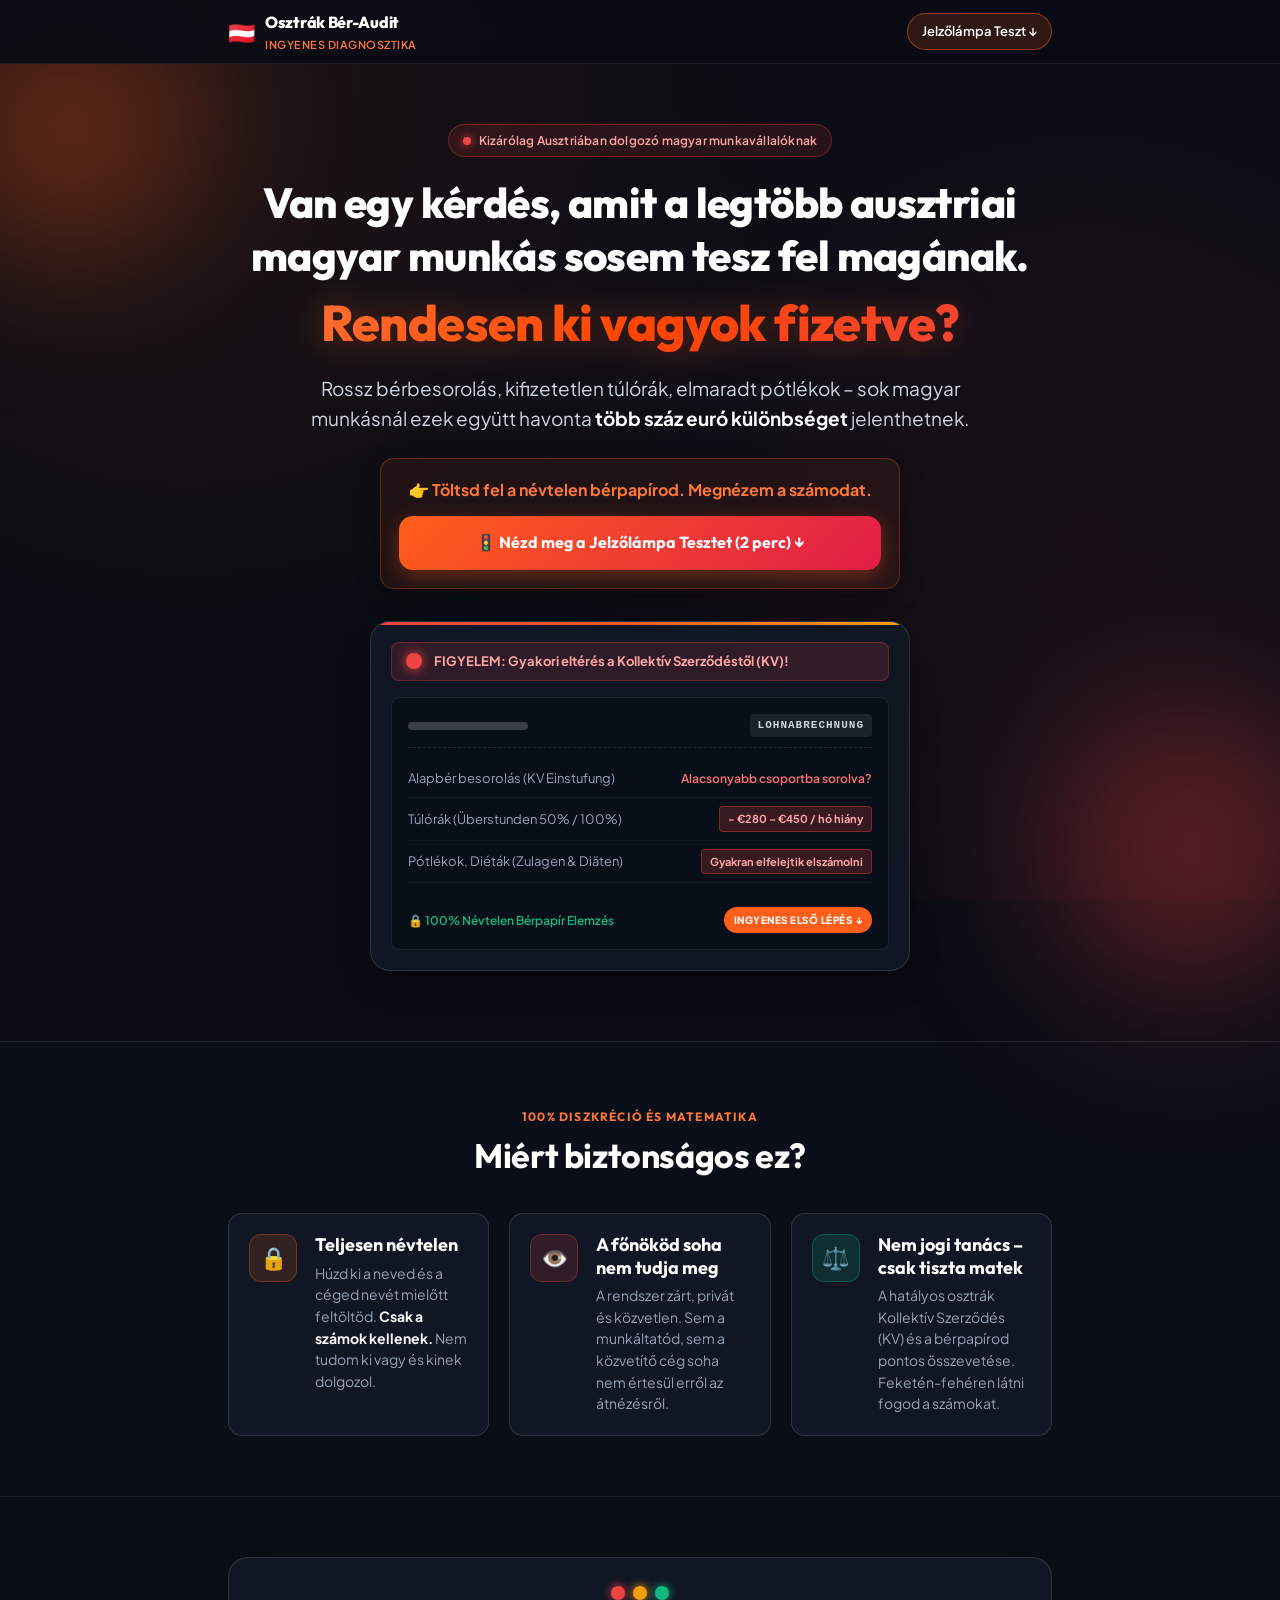
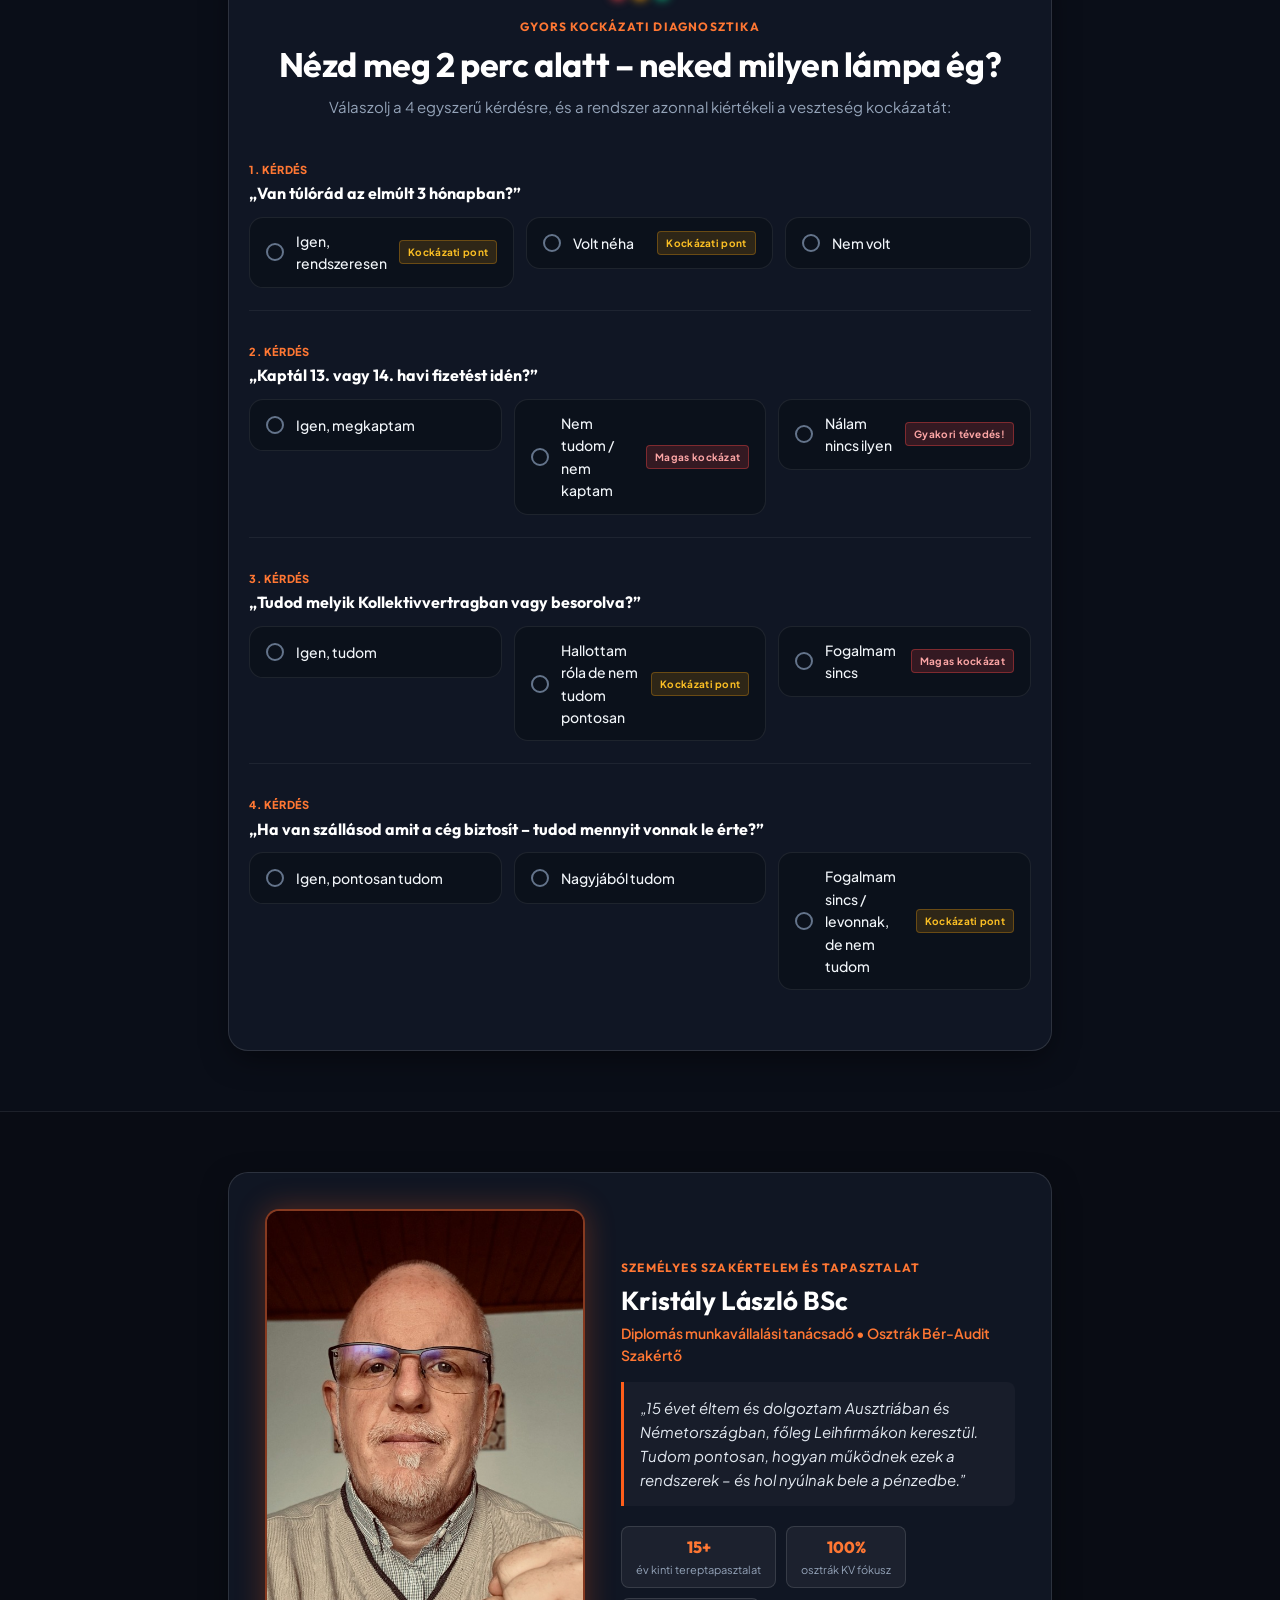
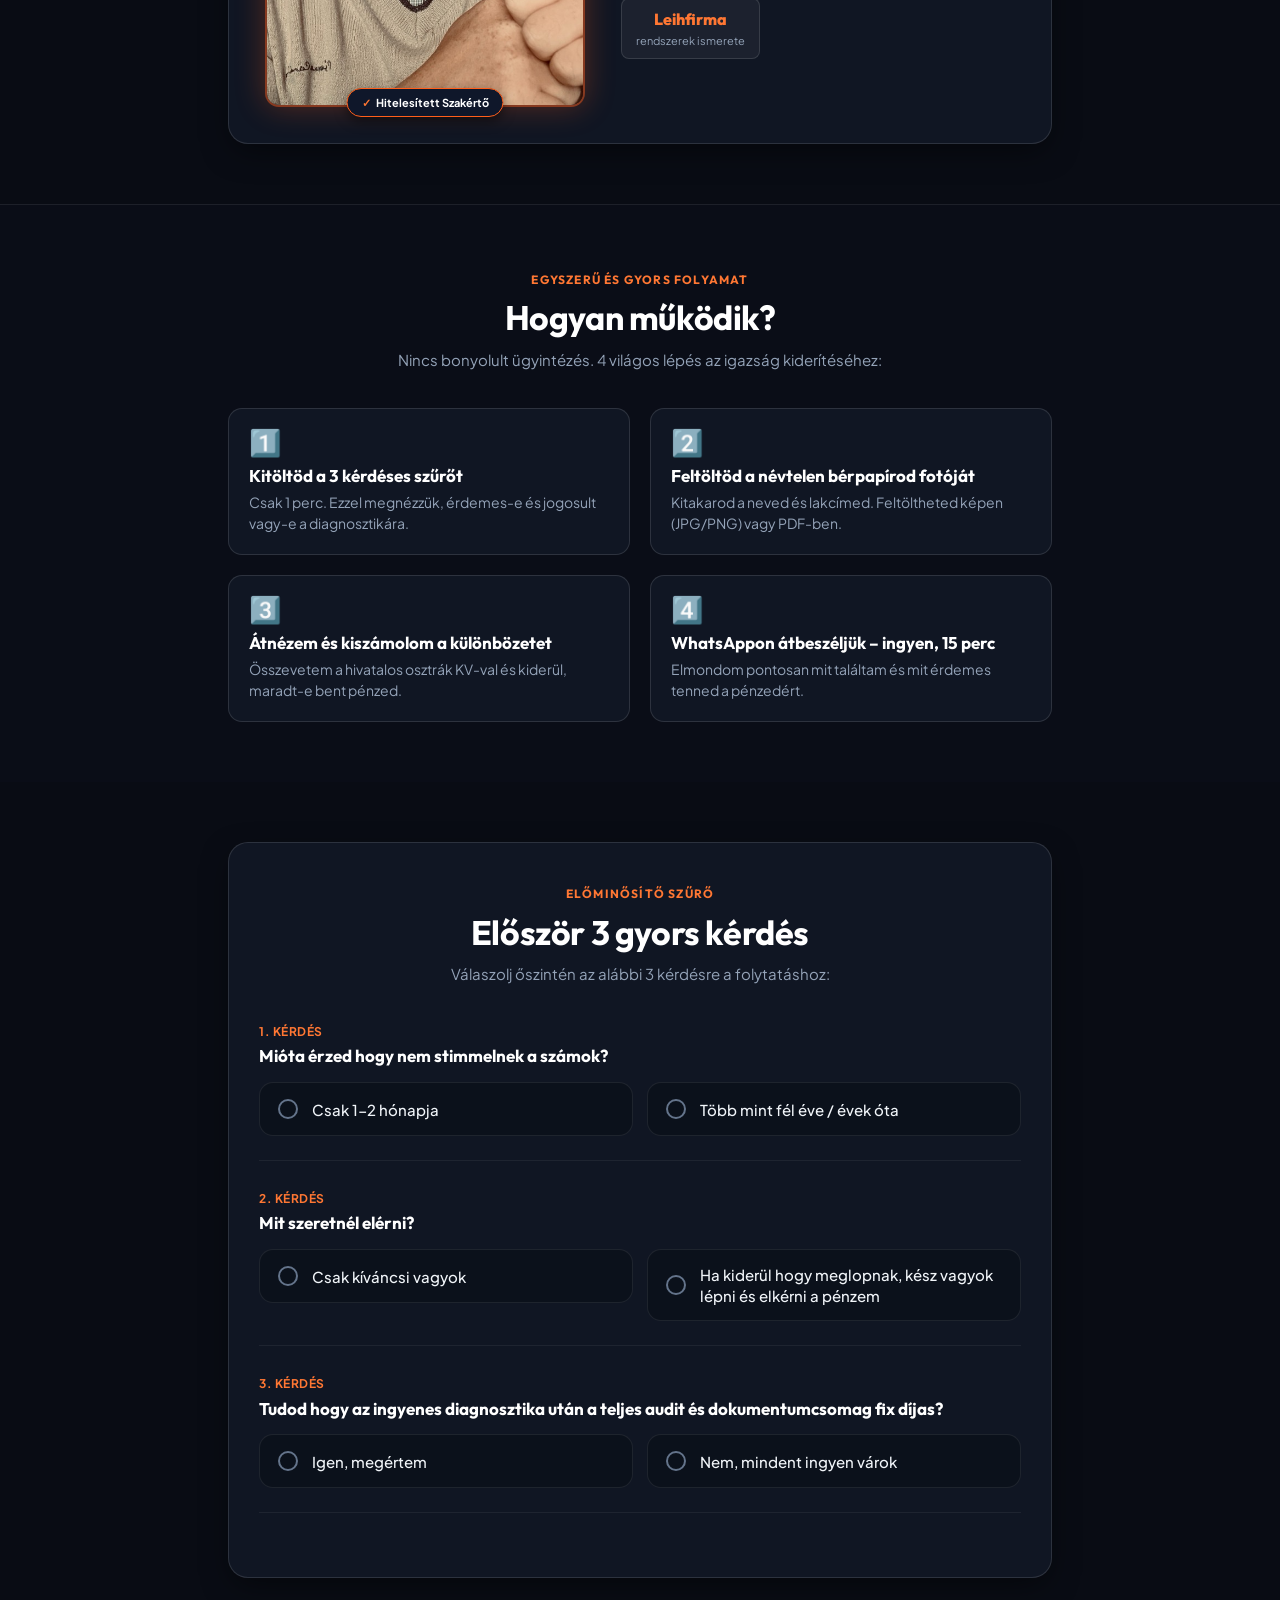
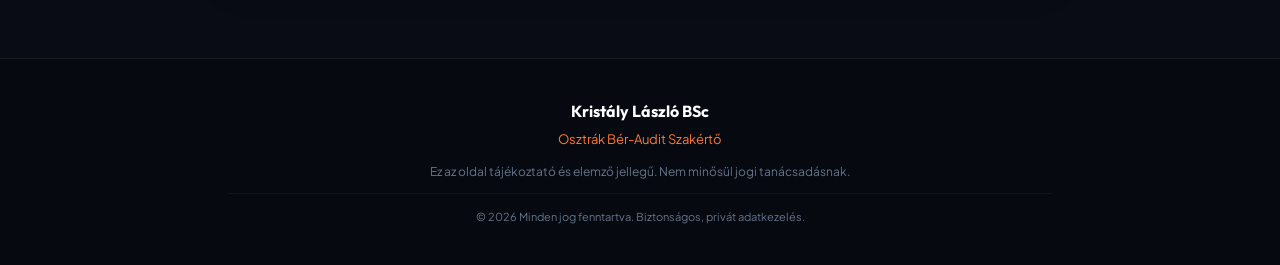
==== commit 051e3bab: "Add files via upload" ====
--- a/ber-audit-landing/index.html
+++ b/ber-audit-landing/index.html
@@ -6,9 +6,9 @@
   <title>Osztrák Bér-Audit – Ingyenes Diagnosztika | Kristály László BSc</title>
   
   <!-- SEO & Open Graph Meta Tags -->
-  <meta name="description" content="Van egy kérdés amit a legtöbb ausztriai magyar munkás sosem tesz fel magának: Rendesen ki vagyok fizetve? Töltsd fel a névtelen bérpapírod. Megnézem a számodat.">
+  <meta name="description" content="Van egy kérdés amit a legtöbb ausztriai magyar munkás sosem tesz fel magának: Rendesen ki vagyok fizetve? Töltsd ki a 2 perces Jelzőlámpa Tesztet és nézd meg a számodat.">
   <meta property="og:title" content="Osztrák Bér-Audit – Ingyenes Diagnosztika">
-  <meta property="og:description" content="Rossz bérbesorolás, kifizetetlen túlórák, elmaradt pótlékok? Töltsd fel a névtelen bérpapírod és kiderítjük!">
+  <meta property="og:description" content="Rossz bérbesorolás, kifizetetlen túlórák, elmaradt pótlékok? Töltsd ki a Jelzőlámpa Tesztet és vizsgáld meg a névtelen bérpapírod!">
   <meta property="og:image" content="assets/laszlo.jpg">
   <meta property="og:type" content="website">
   
@@ -31,7 +31,7 @@
           <span class="brand-badge">Ingyenes Diagnosztika</span>
         </div>
       </div>
-      <a href="#szuro-blokk" class="nav-cta-pill">Papír átnézése ↓</a>
+      <a href="#jelzolampa-teszt" class="nav-cta-pill">Jelzőlámpa Teszt ↓</a>
     </div>
   </header>
 
@@ -60,8 +60,8 @@
           <p class="action-highlight">
             👉 <strong>Töltsd fel a névtelen bérpapírod. Megnézem a számodat.</strong>
           </p>
-          <a href="#szuro-blokk" class="btn btn-primary btn-hero">
-            <span>🔍 Megnézem a bérpapírom (3 gyors kérdés)</span>
+          <a href="#jelzolampa-teszt" class="btn btn-primary btn-hero">
+            <span>🚦 Nézd meg a Jelzőlámpa Tesztet (2 perc) ↓</span>
           </a>
         </div>
 
@@ -92,7 +92,7 @@
             </div>
             <div class="payslip-footer-fake">
               <span class="audit-status">🔒 100% Névtelen Bérpapír Elemzés</span>
-              <span class="free-tag">INGYENES ELSŐ LÉPÉS</span>
+              <a href="#jelzolampa-teszt" class="free-tag clickable-pill" title="Kattints ide a kezdéshez!">INGYENES ELSŐ LÉPÉS ↓</a>
             </div>
           </div>
         </div>
@@ -144,7 +144,234 @@
       </div>
     </section>
 
-    <!-- BLOKK 3 – Ki vagyok -->
+    <!-- ÚJ BLOKK – JELZŐLÁMPA TESZT -->
+    <section class="traffic-light-section" id="jelzolampa-teszt">
+      <div class="container">
+        <div class="traffic-box-card">
+          <div class="section-heading text-center">
+            <div class="traffic-mini-lights">
+              <span class="t-dot t-red"></span>
+              <span class="t-dot t-yellow"></span>
+              <span class="t-dot t-green"></span>
+            </div>
+            <span class="sub-label">GYORS KOCKÁZATI DIAGNOSZTIKA</span>
+            <h2 class="section-title">Nézd meg 2 perc alatt – neked milyen lámpa ég?</h2>
+            <p class="section-subtitle">Válaszolj a 4 egyszerű kérdésre, és a rendszer azonnal kiértékeli a veszteség kockázatát:</p>
+          </div>
+
+          <form id="trafficLightForm" class="traffic-form">
+            <!-- 1. TÚLÓRA KÉRDÉS -->
+            <div class="traffic-q-group" data-tq="1">
+              <div class="traffic-q-header">
+                <span class="traffic-q-num">1. kérdés</span>
+                <h3 class="traffic-q-title">„Van túlórád az elmúlt 3 hónapban?”</h3>
+              </div>
+              <div class="traffic-options-grid">
+                <label class="t-opt-card" data-risk="high">
+                  <input type="radio" name="tq1" value="Igen, rendszeresen">
+                  <div class="t-opt-content">
+                    <span class="t-opt-indicator"></span>
+                    <span class="t-opt-text">Igen, rendszeresen</span>
+                    <span class="t-risk-tag tag-warning">Kockázati pont</span>
+                  </div>
+                </label>
+
+                <label class="t-opt-card" data-risk="high">
+                  <input type="radio" name="tq1" value="Volt néha">
+                  <div class="t-opt-content">
+                    <span class="t-opt-indicator"></span>
+                    <span class="t-opt-text">Volt néha</span>
+                    <span class="t-risk-tag tag-warning">Kockázati pont</span>
+                  </div>
+                </label>
+
+                <label class="t-opt-card" data-risk="safe">
+                  <input type="radio" name="tq1" value="Nem volt">
+                  <div class="t-opt-content">
+                    <span class="t-opt-indicator"></span>
+                    <span class="t-opt-text">Nem volt</span>
+                  </div>
+                </label>
+              </div>
+            </div>
+
+            <!-- 2. 13/14. HAVI KÉRDÉS -->
+            <div class="traffic-q-group" data-tq="2">
+              <div class="traffic-q-header">
+                <span class="traffic-q-num">2. kérdés</span>
+                <h3 class="traffic-q-title">„Kaptál 13. vagy 14. havi fizetést idén?”</h3>
+              </div>
+              <div class="traffic-options-grid">
+                <label class="t-opt-card" data-risk="safe">
+                  <input type="radio" name="tq2" value="Igen, megkaptam">
+                  <div class="t-opt-content">
+                    <span class="t-opt-indicator"></span>
+                    <span class="t-opt-text">Igen, megkaptam</span>
+                  </div>
+                </label>
+
+                <label class="t-opt-card" data-risk="high">
+                  <input type="radio" name="tq2" value="Nem tudom / nem kaptam">
+                  <div class="t-opt-content">
+                    <span class="t-opt-indicator"></span>
+                    <span class="t-opt-text">Nem tudom / nem kaptam</span>
+                    <span class="t-risk-tag tag-danger">Magas kockázat</span>
+                  </div>
+                </label>
+
+                <label class="t-opt-card" data-risk="high">
+                  <input type="radio" name="tq2" value="Nálam nincs ilyen">
+                  <div class="t-opt-content">
+                    <span class="t-opt-indicator"></span>
+                    <span class="t-opt-text">Nálam nincs ilyen</span>
+                    <span class="t-risk-tag tag-danger">Gyakori tévedés!</span>
+                  </div>
+                </label>
+              </div>
+            </div>
+
+            <!-- 3. KV BESOROLÁS KÉRDÉS -->
+            <div class="traffic-q-group" data-tq="3">
+              <div class="traffic-q-header">
+                <span class="traffic-q-num">3. kérdés</span>
+                <h3 class="traffic-q-title">„Tudod melyik Kollektivvertragban vagy besorolva?”</h3>
+              </div>
+              <div class="traffic-options-grid">
+                <label class="t-opt-card" data-risk="safe">
+                  <input type="radio" name="tq3" value="Igen, tudom">
+                  <div class="t-opt-content">
+                    <span class="t-opt-indicator"></span>
+                    <span class="t-opt-text">Igen, tudom</span>
+                  </div>
+                </label>
+
+                <label class="t-opt-card" data-risk="high">
+                  <input type="radio" name="tq3" value="Hallottam róla de nem tudom pontosan">
+                  <div class="t-opt-content">
+                    <span class="t-opt-indicator"></span>
+                    <span class="t-opt-text">Hallottam róla de nem tudom pontosan</span>
+                    <span class="t-risk-tag tag-warning">Kockázati pont</span>
+                  </div>
+                </label>
+
+                <label class="t-opt-card" data-risk="high">
+                  <input type="radio" name="tq3" value="Fogalmam sincs">
+                  <div class="t-opt-content">
+                    <span class="t-opt-indicator"></span>
+                    <span class="t-opt-text">Fogalmam sincs</span>
+                    <span class="t-risk-tag tag-danger">Magas kockázat</span>
+                  </div>
+                </label>
+              </div>
+            </div>
+
+            <!-- 4. SZÁLLÁS LEVONÁS KÉRDÉS -->
+            <div class="traffic-q-group" data-tq="4">
+              <div class="traffic-q-header">
+                <span class="traffic-q-num">4. kérdés</span>
+                <h3 class="traffic-q-title">„Ha van szállásod amit a cég biztosít – tudod mennyit vonnak le érte?”</h3>
+              </div>
+              <div class="traffic-options-grid">
+                <label class="t-opt-card" data-risk="safe">
+                  <input type="radio" name="tq4" value="Igen, pontosan tudom">
+                  <div class="t-opt-content">
+                    <span class="t-opt-indicator"></span>
+                    <span class="t-opt-text">Igen, pontosan tudom</span>
+                  </div>
+                </label>
+
+                <label class="t-opt-card" data-risk="safe">
+                  <input type="radio" name="tq4" value="Nagyjából tudom">
+                  <div class="t-opt-content">
+                    <span class="t-opt-indicator"></span>
+                    <span class="t-opt-text">Nagyjából tudom</span>
+                  </div>
+                </label>
+
+                <label class="t-opt-card" data-risk="high">
+                  <input type="radio" name="tq4" value="Fogalmam sincs / nincs szállásom">
+                  <div class="t-opt-content">
+                    <span class="t-opt-indicator"></span>
+                    <span class="t-opt-text">Fogalmam sincs / levonnak, de nem tudom</span>
+                    <span class="t-risk-tag tag-warning">Kockázati pont</span>
+                  </div>
+                </label>
+              </div>
+            </div>
+          </form>
+
+          <!-- KIÉRTÉKELŐ EREDMÉNY DOBOZOK -->
+          <div id="trafficResultCard" class="traffic-result-card" style="display: none;">
+            
+            <!-- 🔴 PIROS LÁMPA EREDMÉNY -->
+            <div id="resRedLight" class="res-light-box light-box-red" style="display: none;">
+              <div class="res-light-header">
+                <div class="big-lamp lamp-red">🔴</div>
+                <div class="res-light-title-group">
+                  <span class="res-badge badge-red">MAGAS KOCKÁZAT AZONOSÍTVA</span>
+                  <h4>PIROS LÁMPA</h4>
+                </div>
+              </div>
+              <p class="res-quote">
+                „Valószínű, hogy pénzed ragad bent havonta. Töltsd fel a névtelen bérpapírod – megnézem.”
+              </p>
+              <div class="res-auto-scroll-hint">
+                <span class="spinner-small"></span>
+                <span>Ugrás az előminősítő szűrőhöz...</span>
+              </div>
+              <a href="#szuro-blokk" class="btn btn-primary btn-jump-to-filter">
+                <span>Tovább a 3 kérdéses szűrőhöz és bérpapírhoz ↓</span>
+              </a>
+            </div>
+
+            <!-- 🟡 SÁRGA LÁMPA EREDMÉNY -->
+            <div id="resYellowLight" class="res-light-box light-box-yellow" style="display: none;">
+              <div class="res-light-header">
+                <div class="big-lamp lamp-yellow">🟡</div>
+                <div class="res-light-title-group">
+                  <span class="res-badge badge-yellow">KÖZEPES KOCKÁZAT / GYENGE PONTOK</span>
+                  <h4>SÁRGA LÁMPA</h4>
+                </div>
+              </div>
+              <p class="res-quote">
+                „Lehetséges eltérés. Érdemes megnézni a számokat.”
+              </p>
+              <div class="res-auto-scroll-hint">
+                <span class="spinner-small"></span>
+                <span>Ugrás az előminősítő szűrőhöz...</span>
+              </div>
+              <a href="#szuro-blokk" class="btn btn-primary btn-jump-to-filter">
+                <span>Tovább a 3 kérdéses szűrőhöz és bérpapírhoz ↓</span>
+              </a>
+            </div>
+
+            <!-- 🟢 ZÖLD LÁMPA EREDMÉNY -->
+            <div id="resGreenLight" class="res-light-box light-box-green" style="display: none;">
+              <div class="res-light-header">
+                <div class="big-lamp lamp-green">🟢</div>
+                <div class="res-light-title-group">
+                  <span class="res-badge badge-green">MINDEN TISZTÁNAK TŰNIK</span>
+                  <h4>ZÖLD LÁMPA</h4>
+                </div>
+              </div>
+              <p class="res-quote">
+                „Úgy tűnik, minden stimmel. Ha mégis bizonytalan vagy, feltöltheted a bérpapírt.”
+              </p>
+              <div class="res-auto-scroll-hint">
+                <span class="spinner-small"></span>
+                <span>Ugrás az előminősítő szűrőhöz...</span>
+              </div>
+              <a href="#szuro-blokk" class="btn btn-primary btn-jump-to-filter">
+                <span>Tovább a 3 kérdéses szűrőhöz és bérpapírhoz ↓</span>
+              </a>
+            </div>
+
+          </div>
+        </div>
+      </div>
+    </section>
+
+    <!-- BLOKK 3 – Ki vagyok (Nagyobb fotó karórával) -->
     <section class="about-section" id="ki-vagyok">
       <div class="container">
         <div class="about-card">
@@ -223,7 +450,7 @@
       </div>
     </section>
 
-    <!-- BLOKK 5 – Szűrőkérdések -->
+    <!-- BLOKK 5 – Szűrőkérdések (Gating Logika) -->
     <section class="filter-section" id="szuro-blokk">
       <div class="container">
         <div class="filter-box-card">
--- a/ber-audit-landing/style.css
+++ b/ber-audit-landing/style.css
@@ -498,9 +498,17 @@
   color: #fff;
   font-weight: 800;
   font-size: 10px;
-  padding: 3px 8px;
+  padding: 5px 10px;
   border-radius: var(--radius-full);
   letter-spacing: 0.5px;
+  display: inline-block;
+  transition: all 0.2s ease;
+}
+
+.clickable-pill:hover {
+  background: var(--accent-orange-bright);
+  box-shadow: 0 0 12px var(--accent-orange-glow);
+  transform: translateY(-1px);
 }
 
 /* ==========================================================================
@@ -606,7 +614,303 @@
 }
 
 /* ==========================================================================
-   BLOKK 3 – KI VAGYOK
+   ÚJ BLOKK: JELZŐLÁMPA TESZT
+   ========================================================================== */
+.traffic-light-section {
+  padding: 60px 0;
+  background: rgba(10, 15, 26, 0.8);
+  border-bottom: 1px solid var(--border-subtle);
+  position: relative;
+}
+
+.traffic-box-card {
+  background: var(--bg-card);
+  border: 1px solid var(--border-card);
+  border-radius: var(--radius-lg);
+  padding: 28px 20px;
+  box-shadow: var(--shadow-card);
+}
+
+.traffic-mini-lights {
+  display: flex;
+  align-items: center;
+  justify-content: center;
+  gap: 8px;
+  margin-bottom: 12px;
+}
+
+.t-dot {
+  width: 14px;
+  height: 14px;
+  border-radius: 50%;
+  display: inline-block;
+}
+
+.t-red {
+  background: #ef4444;
+  box-shadow: 0 0 10px #ef4444;
+}
+
+.t-yellow {
+  background: #f59e0b;
+  box-shadow: 0 0 10px #f59e0b;
+}
+
+.t-green {
+  background: #10b981;
+  box-shadow: 0 0 10px #10b981;
+}
+
+.traffic-q-group {
+  margin-bottom: 26px;
+  padding-bottom: 22px;
+  border-bottom: 1px solid rgba(255, 255, 255, 0.06);
+}
+
+.traffic-q-group:last-of-type {
+  border-bottom: none;
+  margin-bottom: 10px;
+}
+
+.traffic-q-header {
+  margin-bottom: 12px;
+}
+
+.traffic-q-num {
+  font-size: 11px;
+  font-weight: 800;
+  color: var(--accent-orange-bright);
+  text-transform: uppercase;
+  letter-spacing: 0.6px;
+}
+
+.traffic-q-title {
+  font-size: 16px;
+  font-weight: 700;
+  color: #fff;
+  margin-top: 3px;
+  line-height: 1.35;
+}
+
+.traffic-options-grid {
+  display: flex;
+  flex-direction: column;
+  gap: 10px;
+}
+
+.t-opt-card {
+  display: block;
+  cursor: pointer;
+  position: relative;
+}
+
+.t-opt-card input[type="radio"] {
+  position: absolute;
+  opacity: 0;
+  pointer-events: none;
+}
+
+.t-opt-content {
+  display: flex;
+  align-items: center;
+  gap: 12px;
+  background: var(--bg-input);
+  border: 1.5px solid var(--border-subtle);
+  border-radius: var(--radius-md);
+  padding: 12px 16px;
+  min-height: 52px;
+  transition: all 0.2s ease;
+}
+
+.t-opt-indicator {
+  width: 18px;
+  height: 18px;
+  border-radius: 50%;
+  border: 2px solid var(--text-dim);
+  display: flex;
+  align-items: center;
+  justify-content: center;
+  flex-shrink: 0;
+  transition: all 0.2s ease;
+}
+
+.t-opt-indicator::after {
+  content: '';
+  width: 8px;
+  height: 8px;
+  border-radius: 50%;
+  background-color: transparent;
+  transition: all 0.2s ease;
+}
+
+.t-opt-text {
+  font-size: 14px;
+  font-weight: 500;
+  color: var(--text-main);
+  flex: 1;
+}
+
+.t-risk-tag {
+  font-size: 10px;
+  font-weight: 700;
+  padding: 3px 8px;
+  border-radius: 4px;
+  letter-spacing: 0.3px;
+  white-space: nowrap;
+}
+
+.tag-warning {
+  background: rgba(245, 158, 11, 0.15);
+  color: #fbbf24;
+  border: 1px solid rgba(245, 158, 11, 0.3);
+}
+
+.tag-danger {
+  background: rgba(239, 68, 68, 0.18);
+  color: #fca5a5;
+  border: 1px solid rgba(239, 68, 68, 0.4);
+}
+
+.t-opt-card:hover .t-opt-content {
+  border-color: rgba(255, 94, 26, 0.4);
+  background: rgba(26, 35, 54, 0.6);
+}
+
+.t-opt-card input[type="radio"]:checked + .t-opt-content {
+  background: rgba(255, 94, 26, 0.14);
+  border-color: var(--accent-orange);
+  box-shadow: 0 0 14px rgba(255, 94, 26, 0.2);
+}
+
+.t-opt-card input[type="radio"]:checked + .t-opt-content .t-opt-indicator {
+  border-color: var(--accent-orange);
+}
+
+.t-opt-card input[type="radio"]:checked + .t-opt-content .t-opt-indicator::after {
+  background-color: var(--accent-orange);
+}
+
+.t-opt-card input[type="radio"]:checked + .t-opt-content .t-opt-text {
+  color: #fff;
+  font-weight: 600;
+}
+
+/* Kiértékelő Eredmény Kártyák */
+.traffic-result-card {
+  margin-top: 24px;
+  animation: fadeIn 0.4s cubic-bezier(0.16, 1, 0.3, 1);
+}
+
+.res-light-box {
+  border-radius: var(--radius-md);
+  padding: 24px 20px;
+  text-align: left;
+}
+
+.res-light-header {
+  display: flex;
+  align-items: center;
+  gap: 16px;
+  margin-bottom: 14px;
+}
+
+.big-lamp {
+  font-size: 38px;
+  line-height: 1;
+  filter: drop-shadow(0 0 12px currentColor);
+}
+
+.res-light-title-group h4 {
+  font-size: 20px;
+  letter-spacing: -0.3px;
+  margin-top: 2px;
+}
+
+.res-badge {
+  font-size: 11px;
+  font-weight: 800;
+  letter-spacing: 0.6px;
+  padding: 3px 8px;
+  border-radius: 4px;
+  display: inline-block;
+}
+
+.light-box-red {
+  background: rgba(239, 68, 68, 0.12);
+  border: 1.5px solid rgba(239, 68, 68, 0.5);
+  box-shadow: 0 0 25px rgba(239, 68, 68, 0.2);
+}
+
+.light-box-red h4 { color: #fecaca; }
+.badge-red {
+  background: rgba(239, 68, 68, 0.25);
+  color: #fca5a5;
+  border: 1px solid rgba(239, 68, 68, 0.5);
+}
+
+.light-box-yellow {
+  background: rgba(245, 158, 11, 0.12);
+  border: 1.5px solid rgba(245, 158, 11, 0.5);
+  box-shadow: 0 0 25px rgba(245, 158, 11, 0.2);
+}
+
+.light-box-yellow h4 { color: #fef08a; }
+.badge-yellow {
+  background: rgba(245, 158, 11, 0.25);
+  color: #fde047;
+  border: 1px solid rgba(245, 158, 11, 0.5);
+}
+
+.light-box-green {
+  background: rgba(16, 185, 129, 0.12);
+  border: 1.5px solid rgba(16, 185, 129, 0.5);
+  box-shadow: 0 0 25px rgba(16, 185, 129, 0.2);
+}
+
+.light-box-green h4 { color: #a7f3d0; }
+.badge-green {
+  background: rgba(16, 185, 129, 0.25);
+  color: #6ee7b7;
+  border: 1px solid rgba(16, 185, 129, 0.5);
+}
+
+.res-quote {
+  font-size: 16px;
+  font-weight: 600;
+  line-height: 1.6;
+  color: #fff;
+  background: rgba(0, 0, 0, 0.35);
+  border-left: 3px solid var(--accent-orange);
+  padding: 14px 16px;
+  border-radius: 0 var(--radius-sm) var(--radius-sm) 0;
+  margin-bottom: 18px;
+}
+
+.res-auto-scroll-hint {
+  display: flex;
+  align-items: center;
+  gap: 8px;
+  font-size: 13px;
+  color: #cbd5e1;
+  margin-bottom: 14px;
+}
+
+.spinner-small {
+  width: 14px;
+  height: 14px;
+  border: 2px solid rgba(255, 255, 255, 0.3);
+  border-top-color: var(--accent-orange);
+  border-radius: 50%;
+  animation: spin 0.8s linear infinite;
+  display: inline-block;
+}
+
+.btn-jump-to-filter {
+  margin-top: 8px;
+}
+
+/* ==========================================================================
+   BLOKK 3 – KI VAGYOK (KÉP KARÓRÁVAL)
    ========================================================================== */
 .about-section {
   padding: 60px 0;
@@ -616,7 +920,7 @@
   background: var(--bg-card);
   border: 1px solid var(--border-card);
   border-radius: var(--radius-lg);
-  padding: 28px 22px;
+  padding: 28px 20px;
   box-shadow: var(--shadow-card);
   display: flex;
   flex-direction: column;
@@ -629,21 +933,31 @@
 
 .about-photo-column {
   flex-shrink: 0;
+  display: flex;
+  justify-content: center;
+  width: 100%;
+  max-width: 290px;
 }
 
 .photo-wrapper {
   position: relative;
   display: inline-block;
-}
-
+  width: 100%;
+}
+
+/* Nagyobb kép, hogy a karóra is jól látszódjon */
 .profile-photo {
-  width: 170px;
-  height: 220px;
+  width: 100%;
+  max-width: 290px;
+  height: auto;
+  aspect-ratio: 9 / 14;
   object-fit: cover;
+  object-position: top center;
   border-radius: var(--radius-md);
   border: 2px solid var(--border-orange);
-  box-shadow: 0 0 25px rgba(255, 94, 26, 0.25);
+  box-shadow: 0 0 30px rgba(255, 94, 26, 0.3);
   display: block;
+  background: #0f1626;
 }
 
 .photo-badge {
@@ -654,7 +968,7 @@
   background: #0f172a;
   border: 1px solid var(--accent-orange);
   color: #fff;
-  padding: 4px 12px;
+  padding: 5px 14px;
   border-radius: var(--radius-full);
   font-size: 11px;
   font-weight: 700;
@@ -662,7 +976,7 @@
   align-items: center;
   gap: 5px;
   white-space: nowrap;
-  box-shadow: 0 4px 12px rgba(0, 0, 0, 0.4);
+  box-shadow: 0 4px 12px rgba(0, 0, 0, 0.5);
 }
 
 .verified-icon {
@@ -1428,12 +1742,26 @@
     gap: 20px;
   }
 
+  .traffic-options-grid {
+    display: grid;
+    grid-template-columns: repeat(3, 1fr);
+    gap: 12px;
+  }
+
   .about-card {
     flex-direction: row;
-    align-items: flex-start;
+    align-items: center;
     text-align: left;
     padding: 36px;
-    gap: 32px;
+    gap: 36px;
+  }
+
+  .about-photo-column {
+    max-width: 320px;
+  }
+
+  .profile-photo {
+    max-width: 320px;
   }
 
   .about-highlights {
